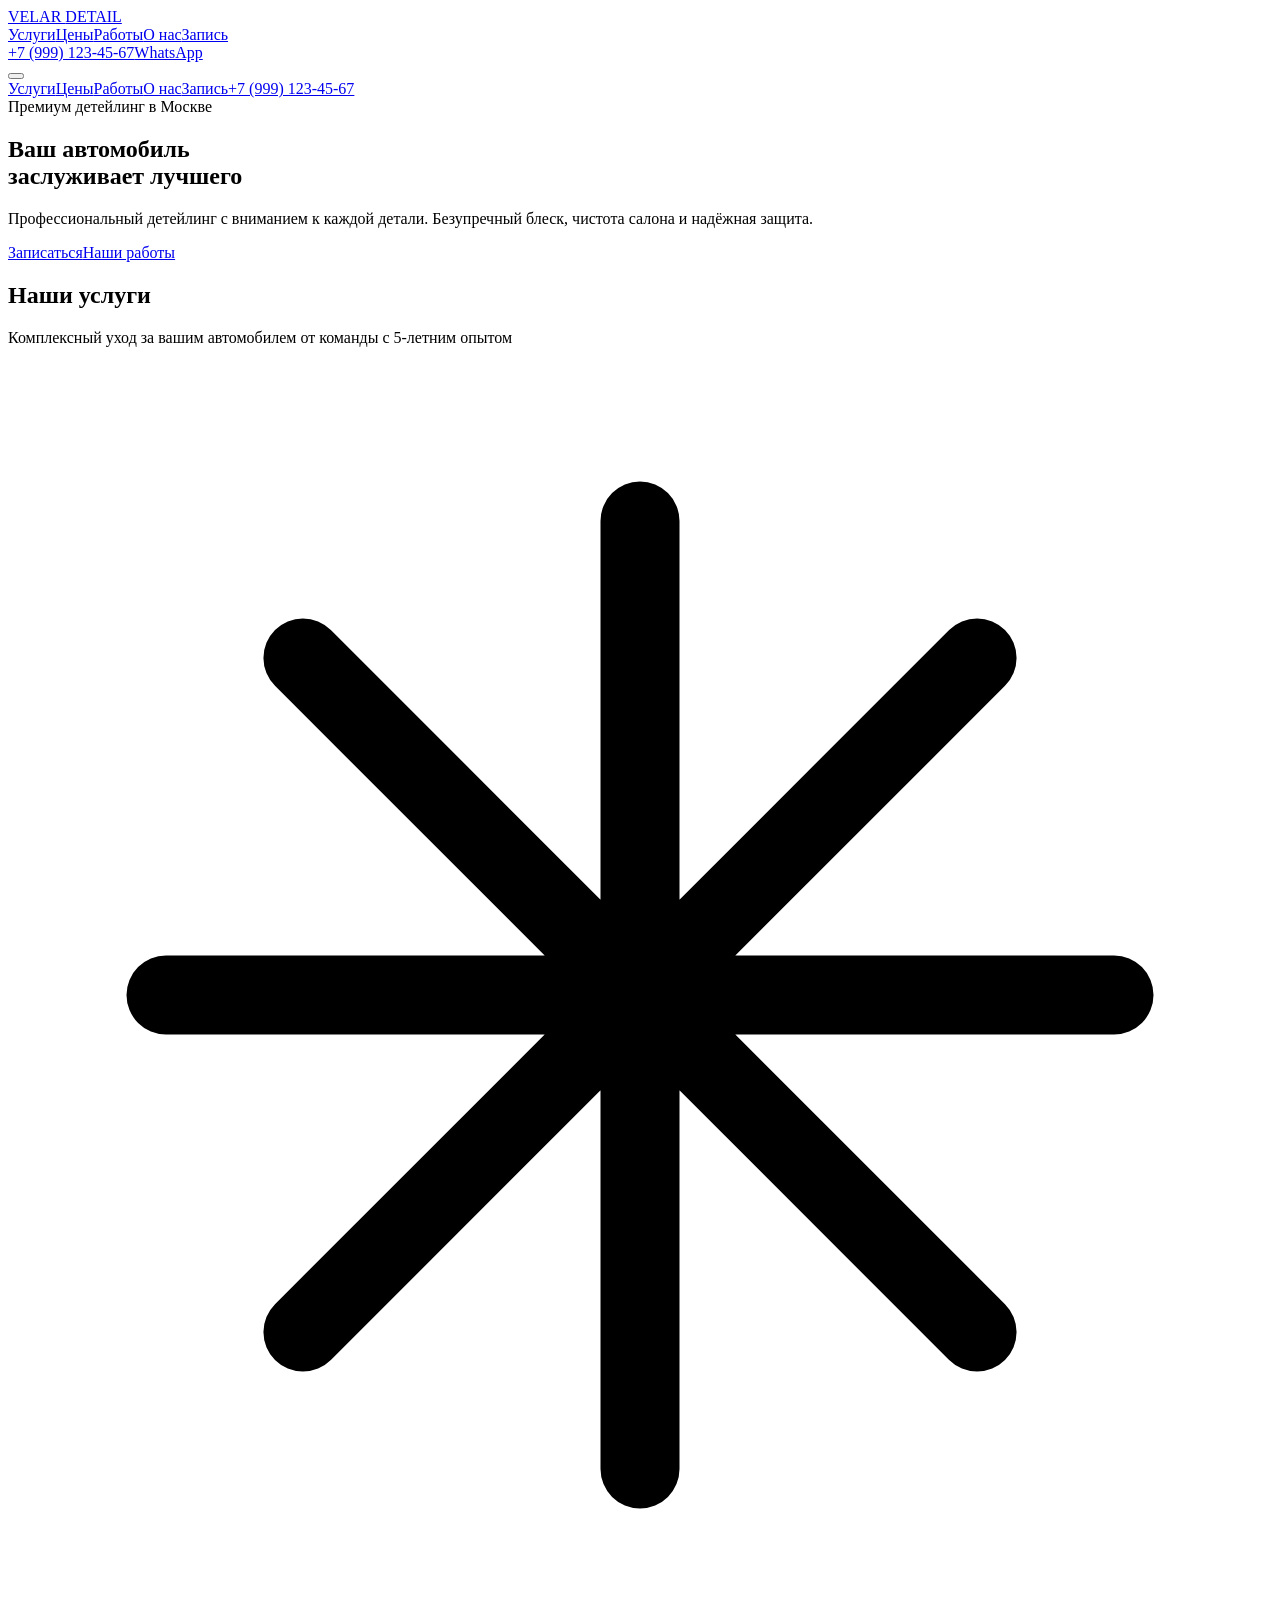
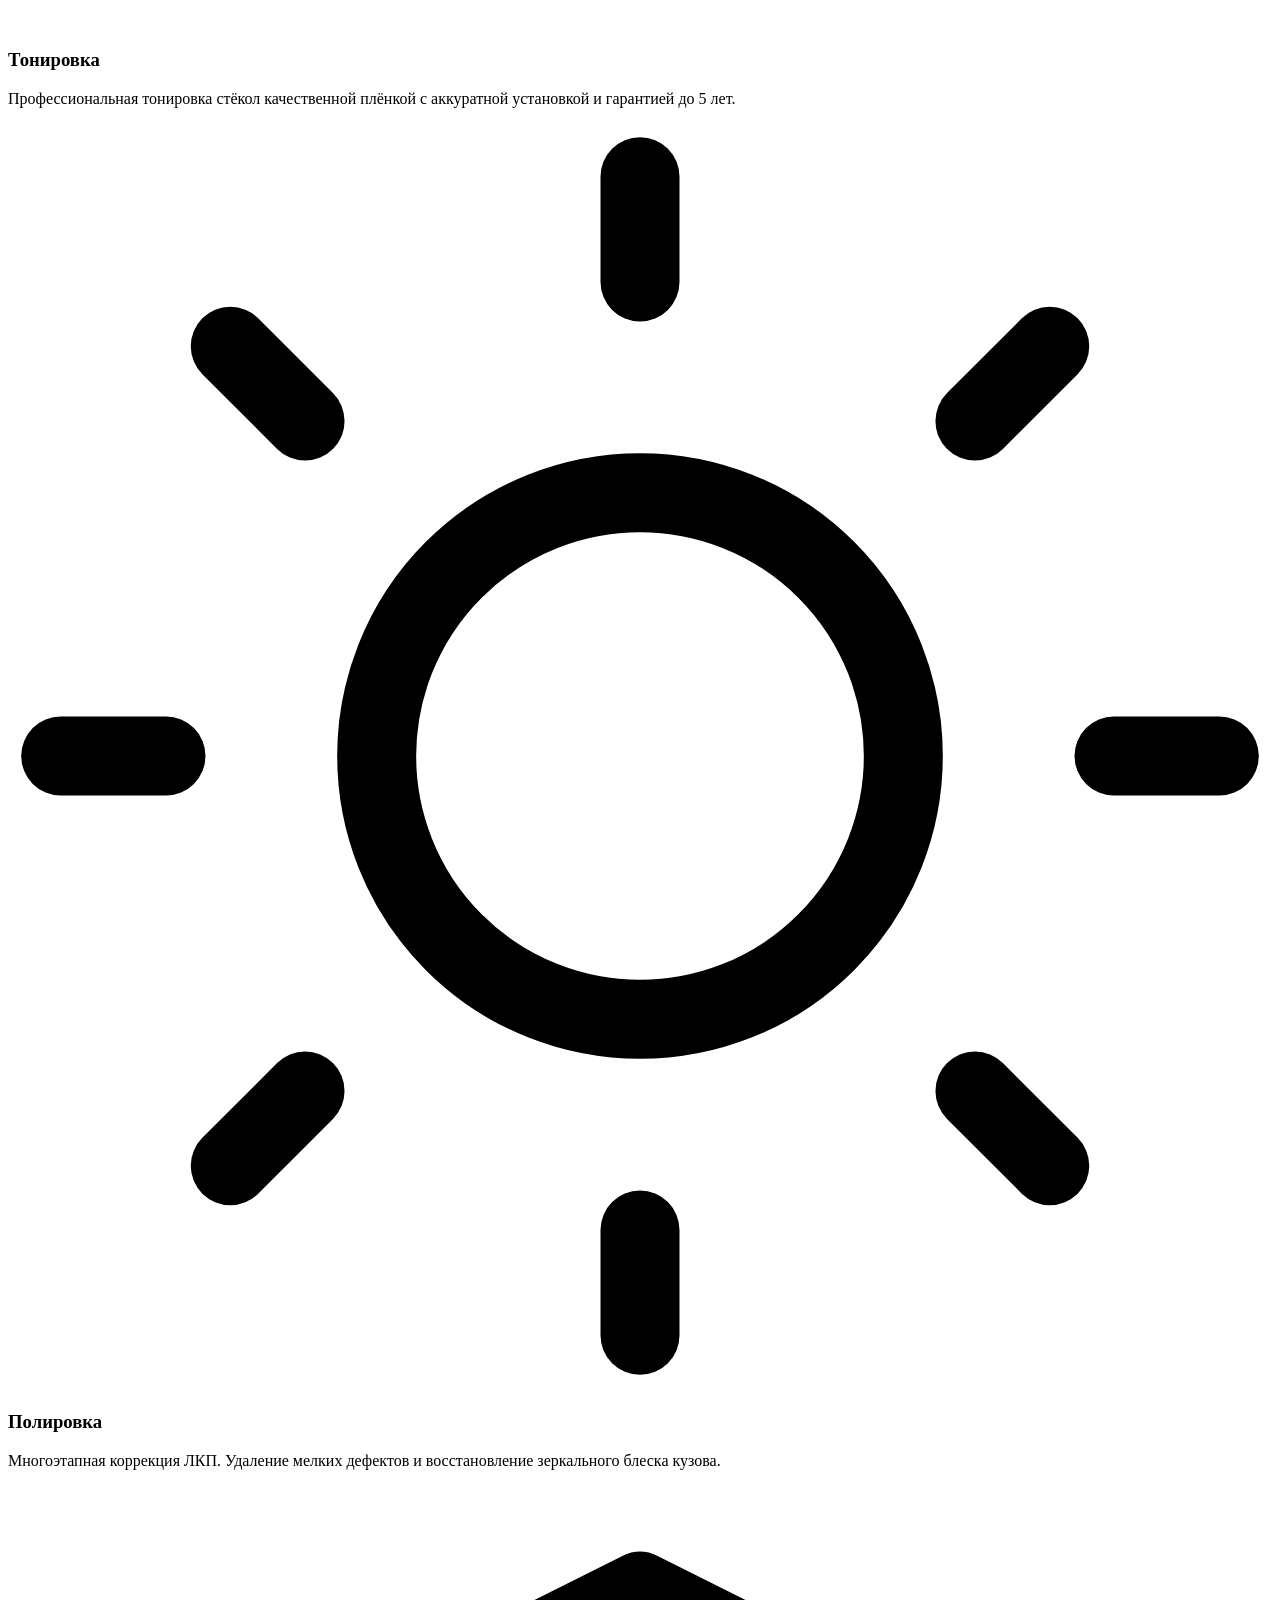
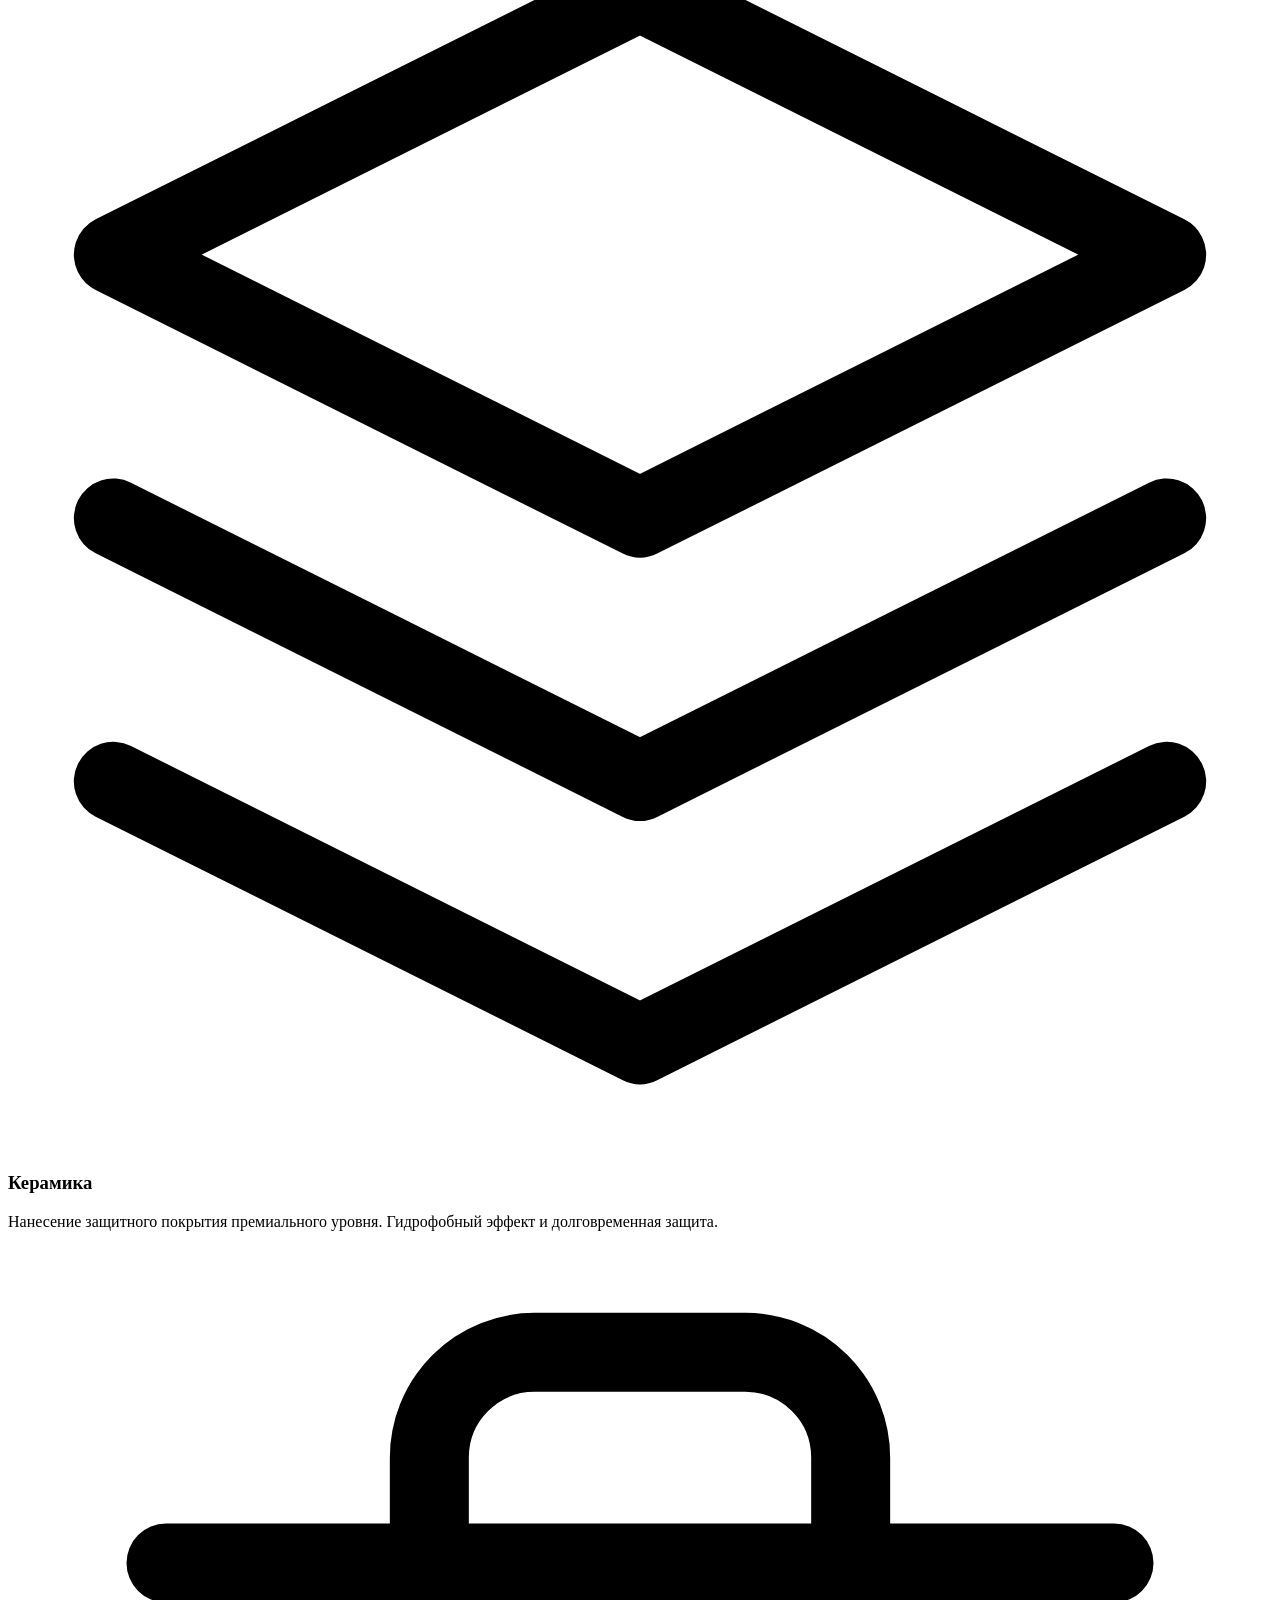
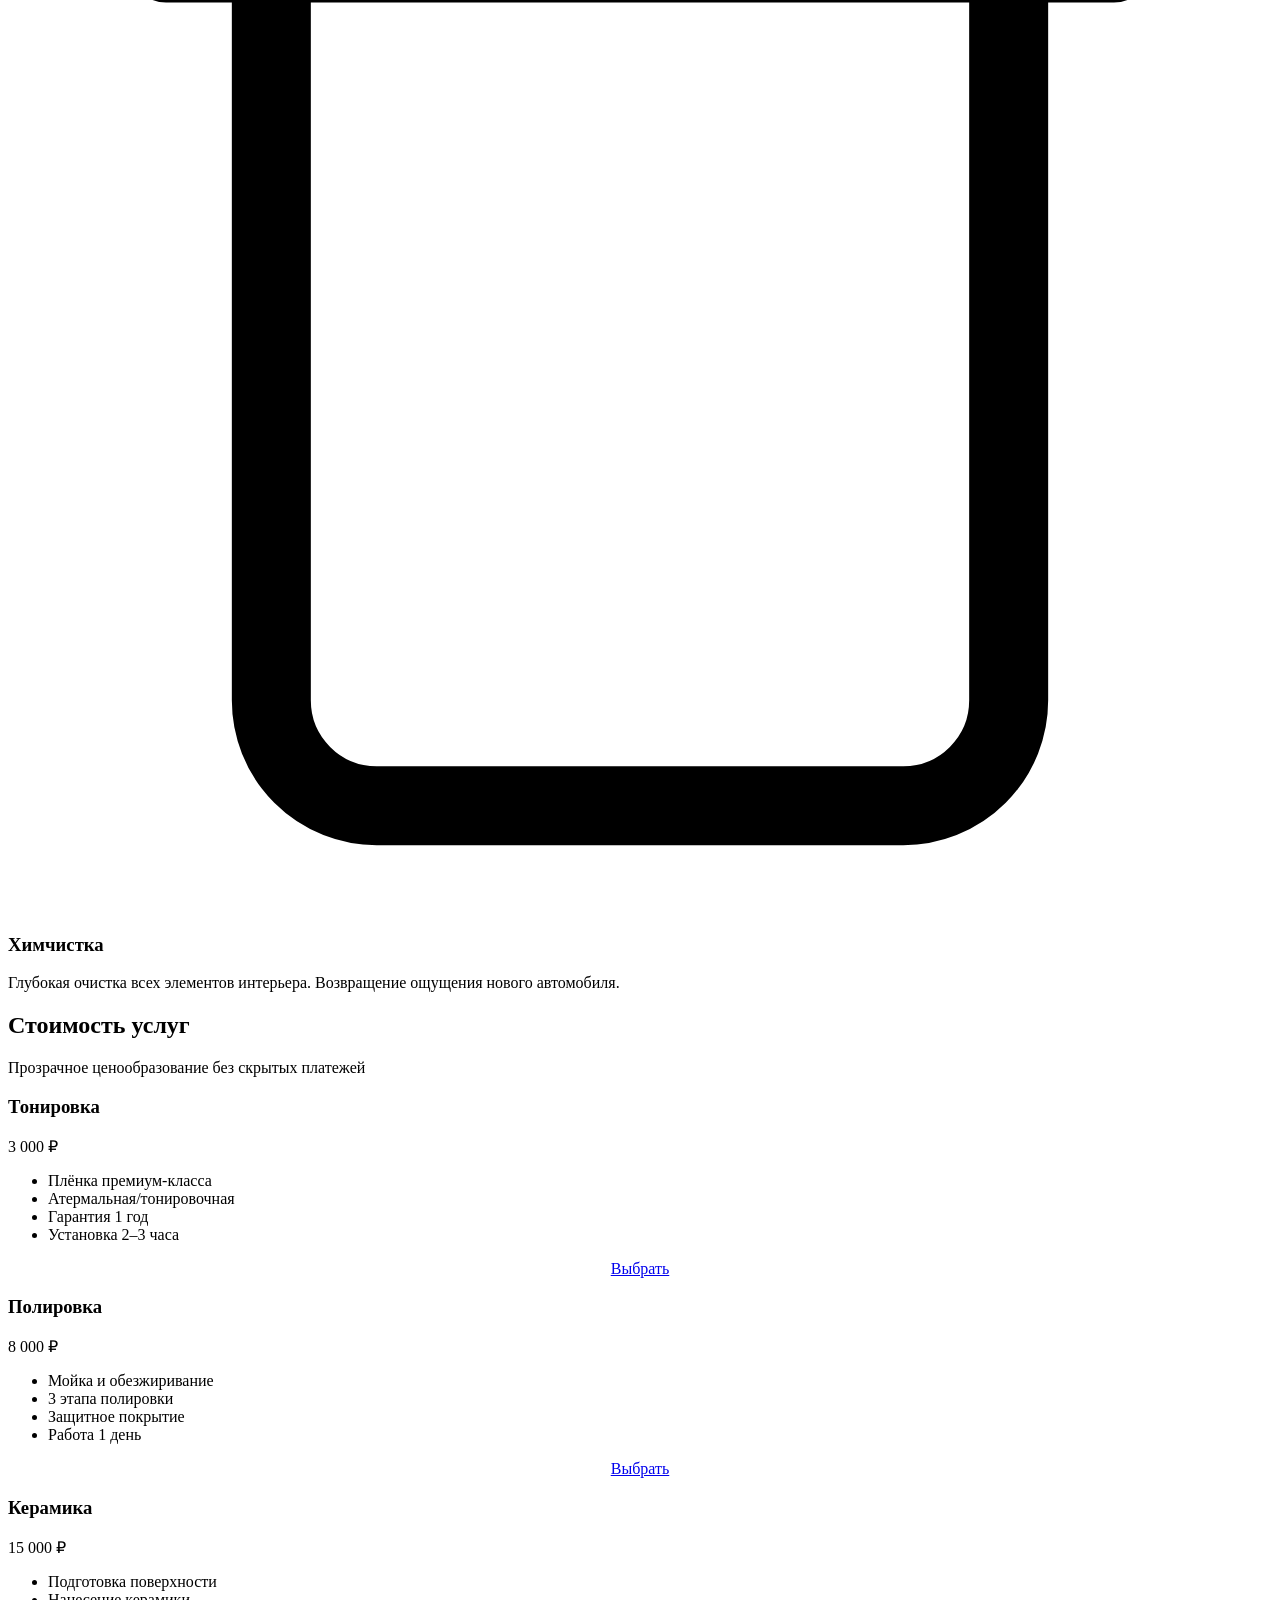
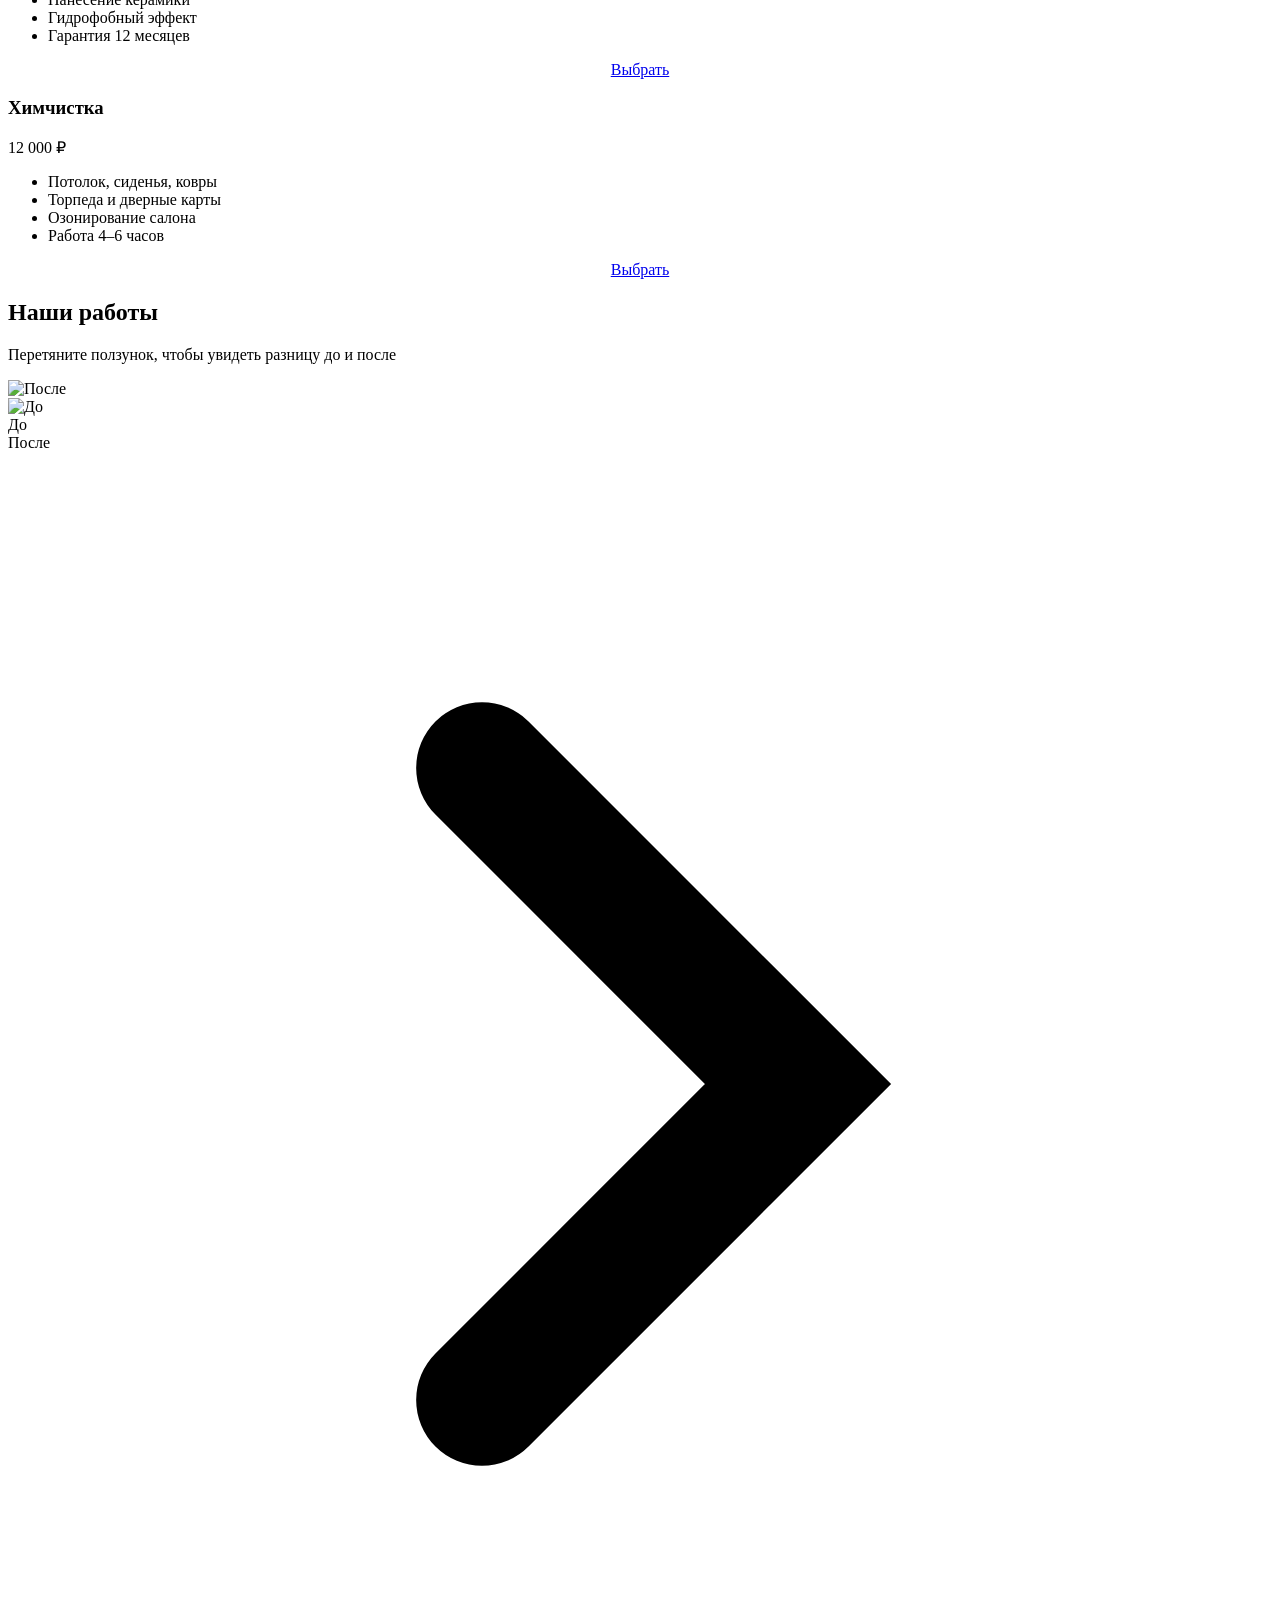
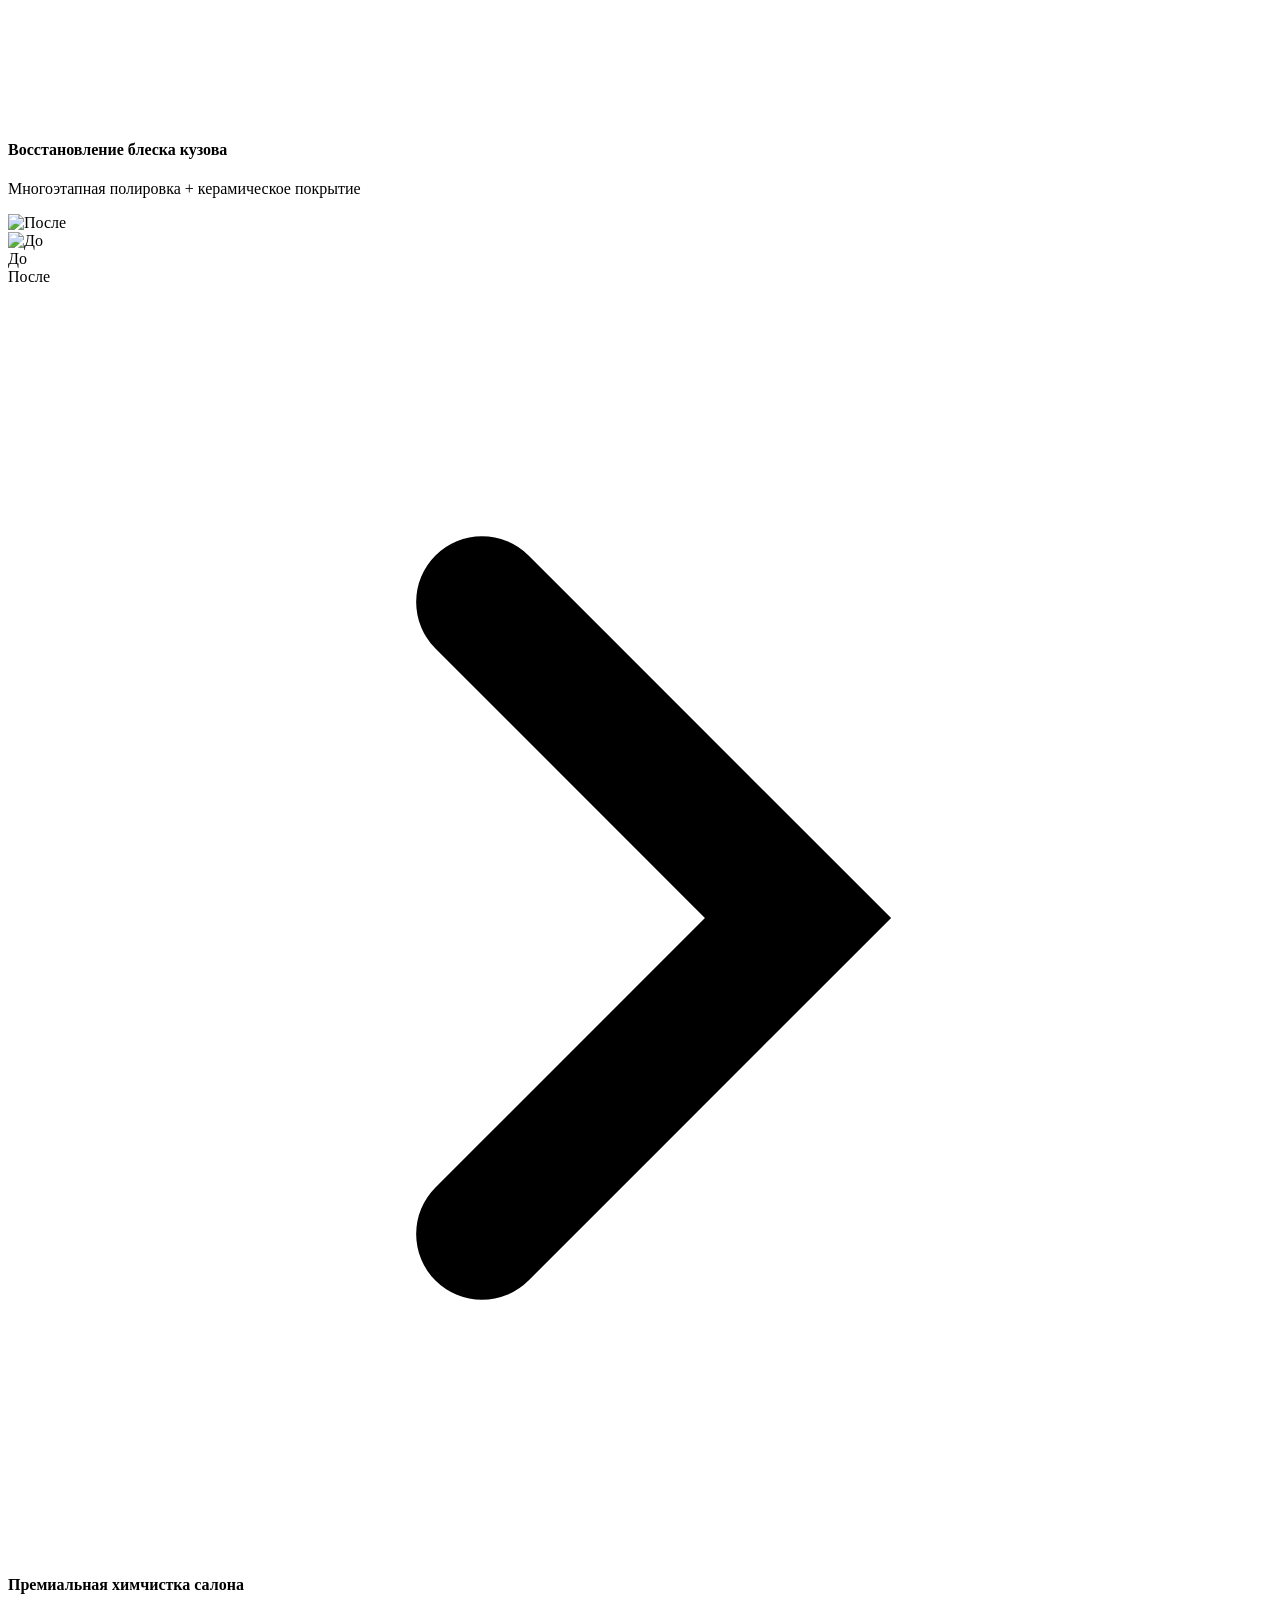
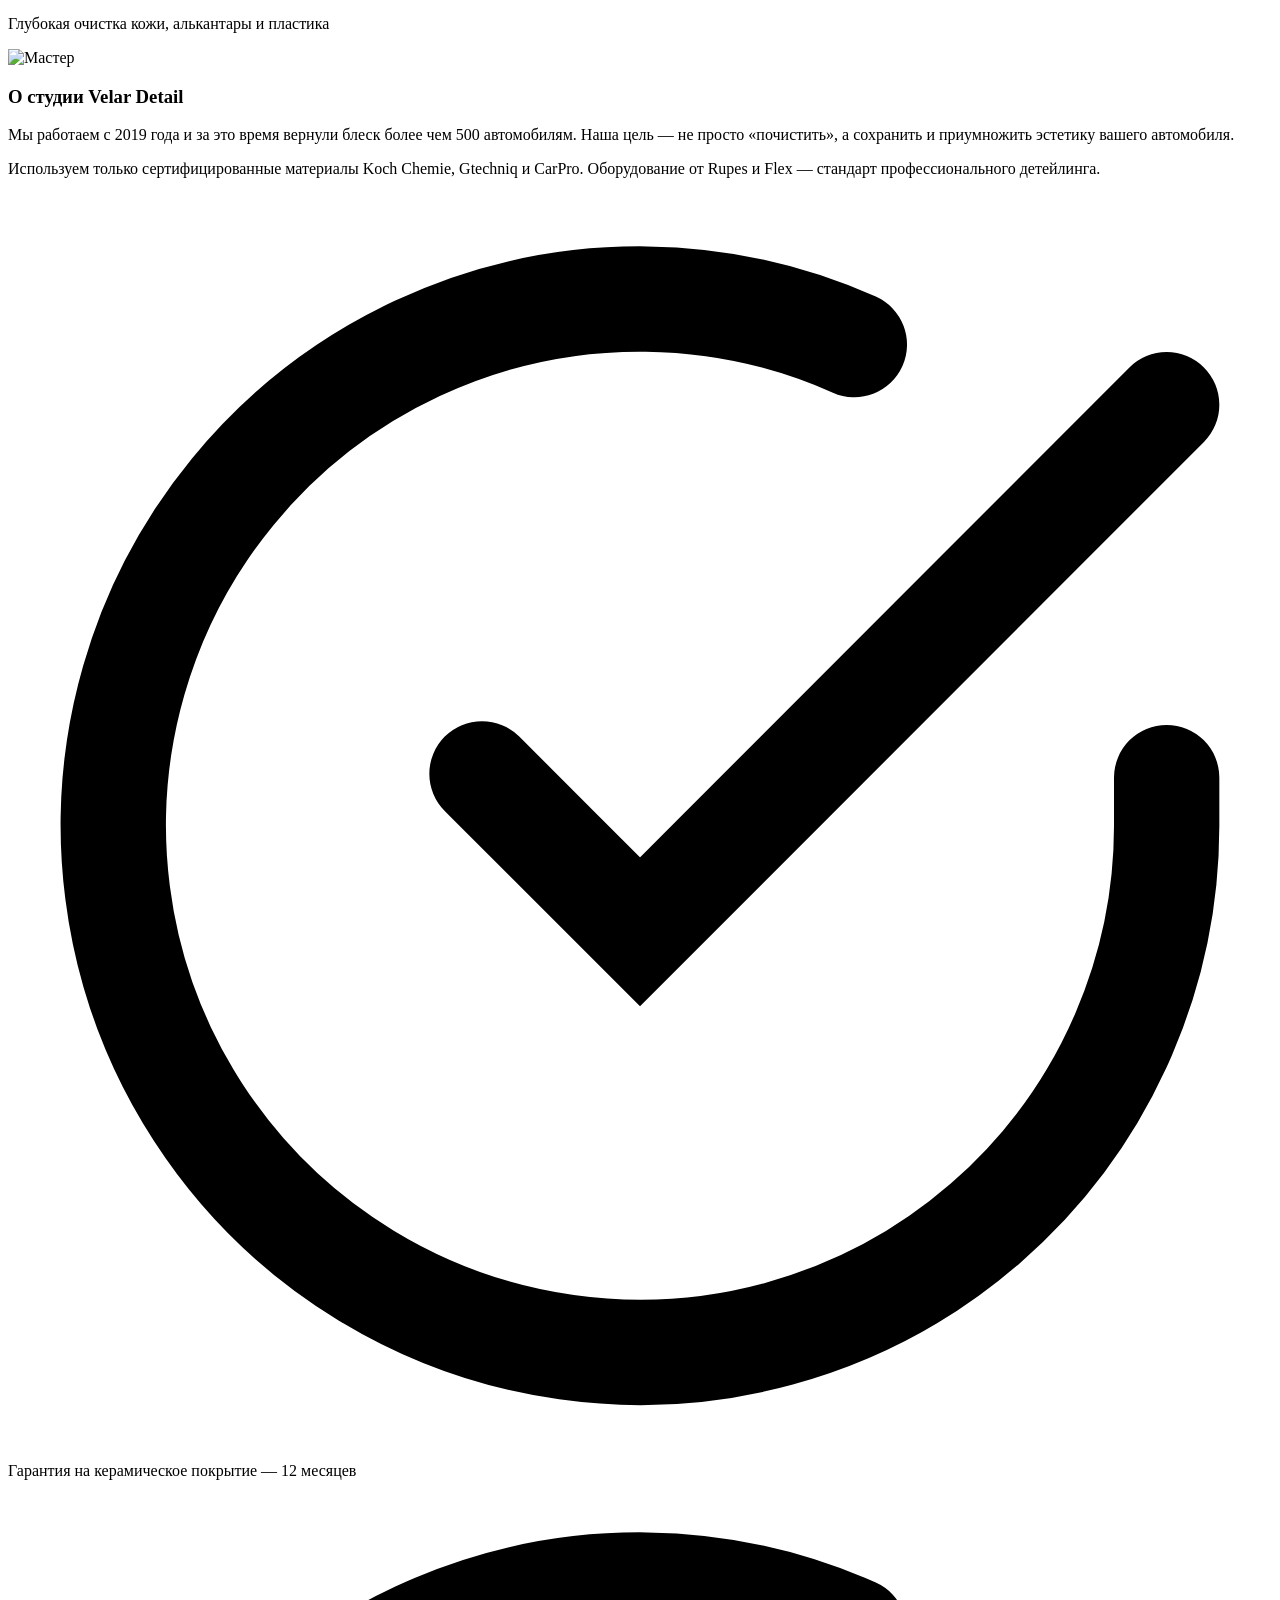
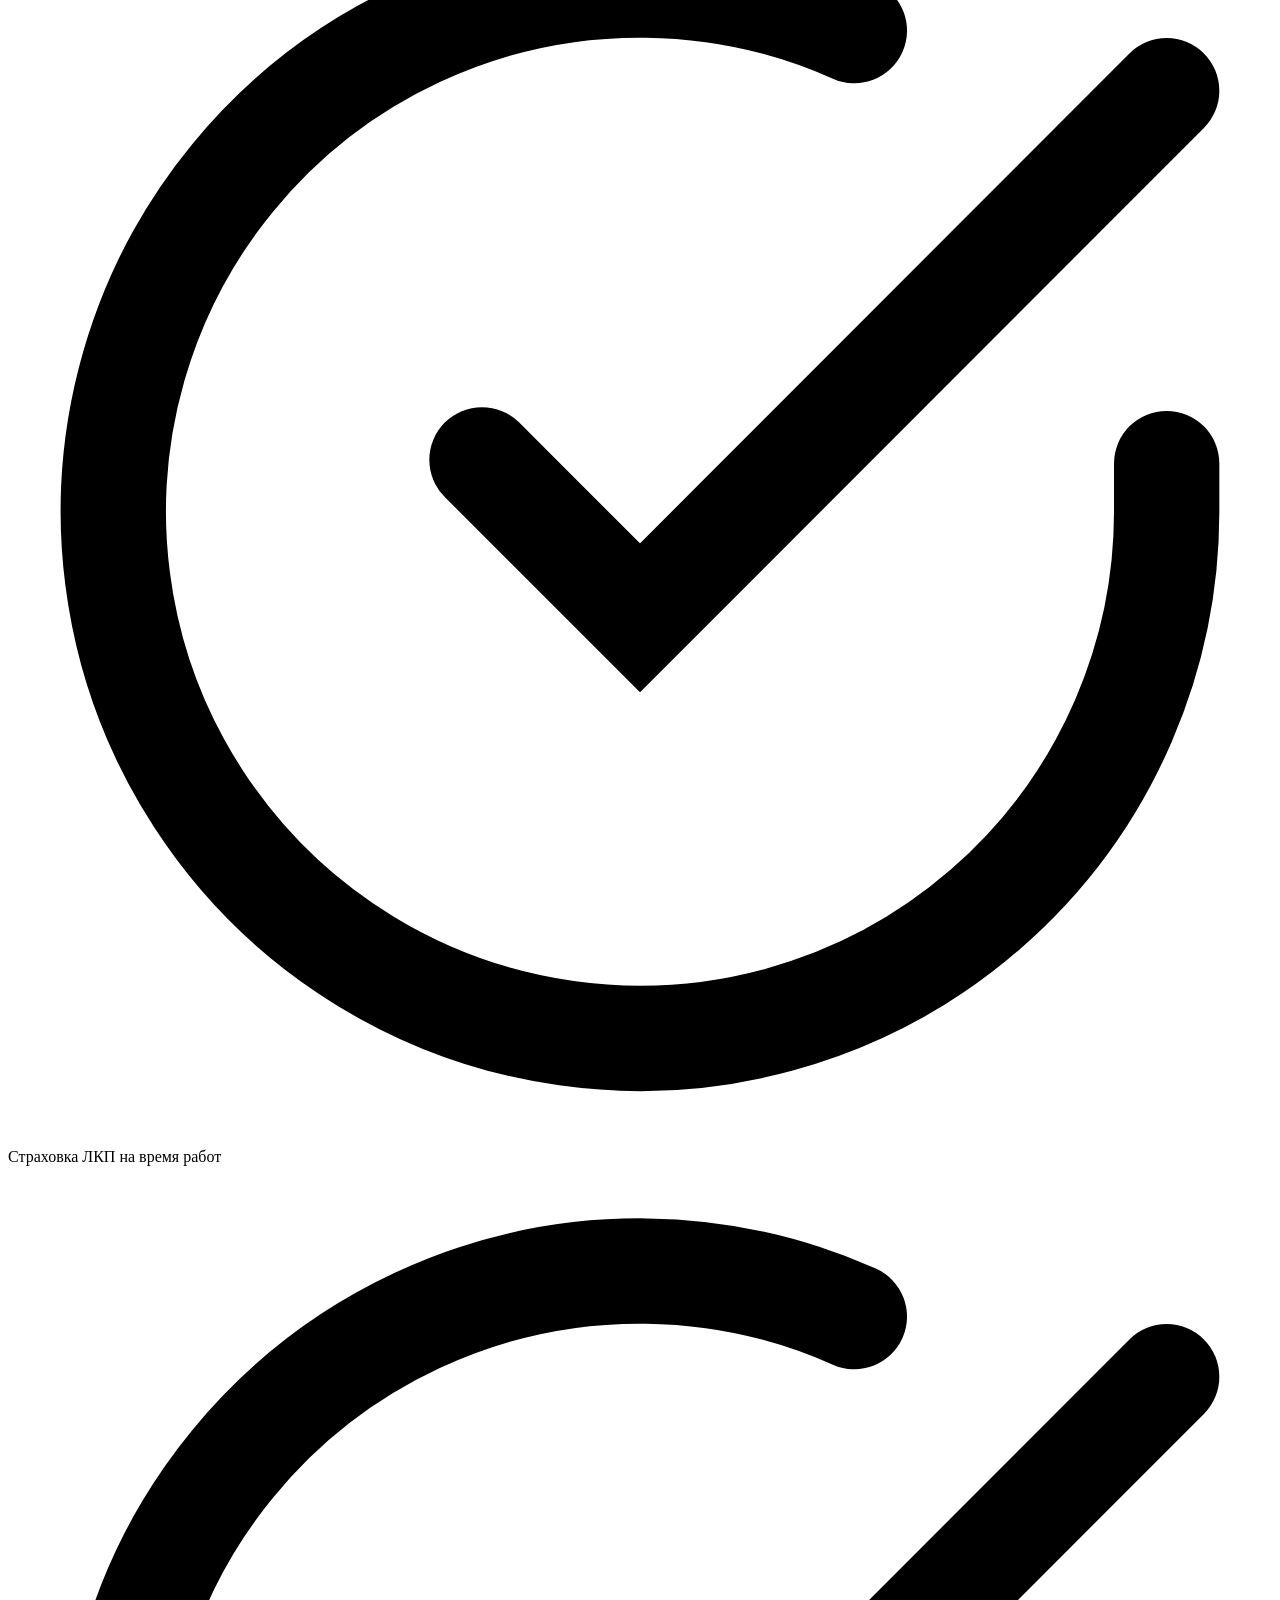
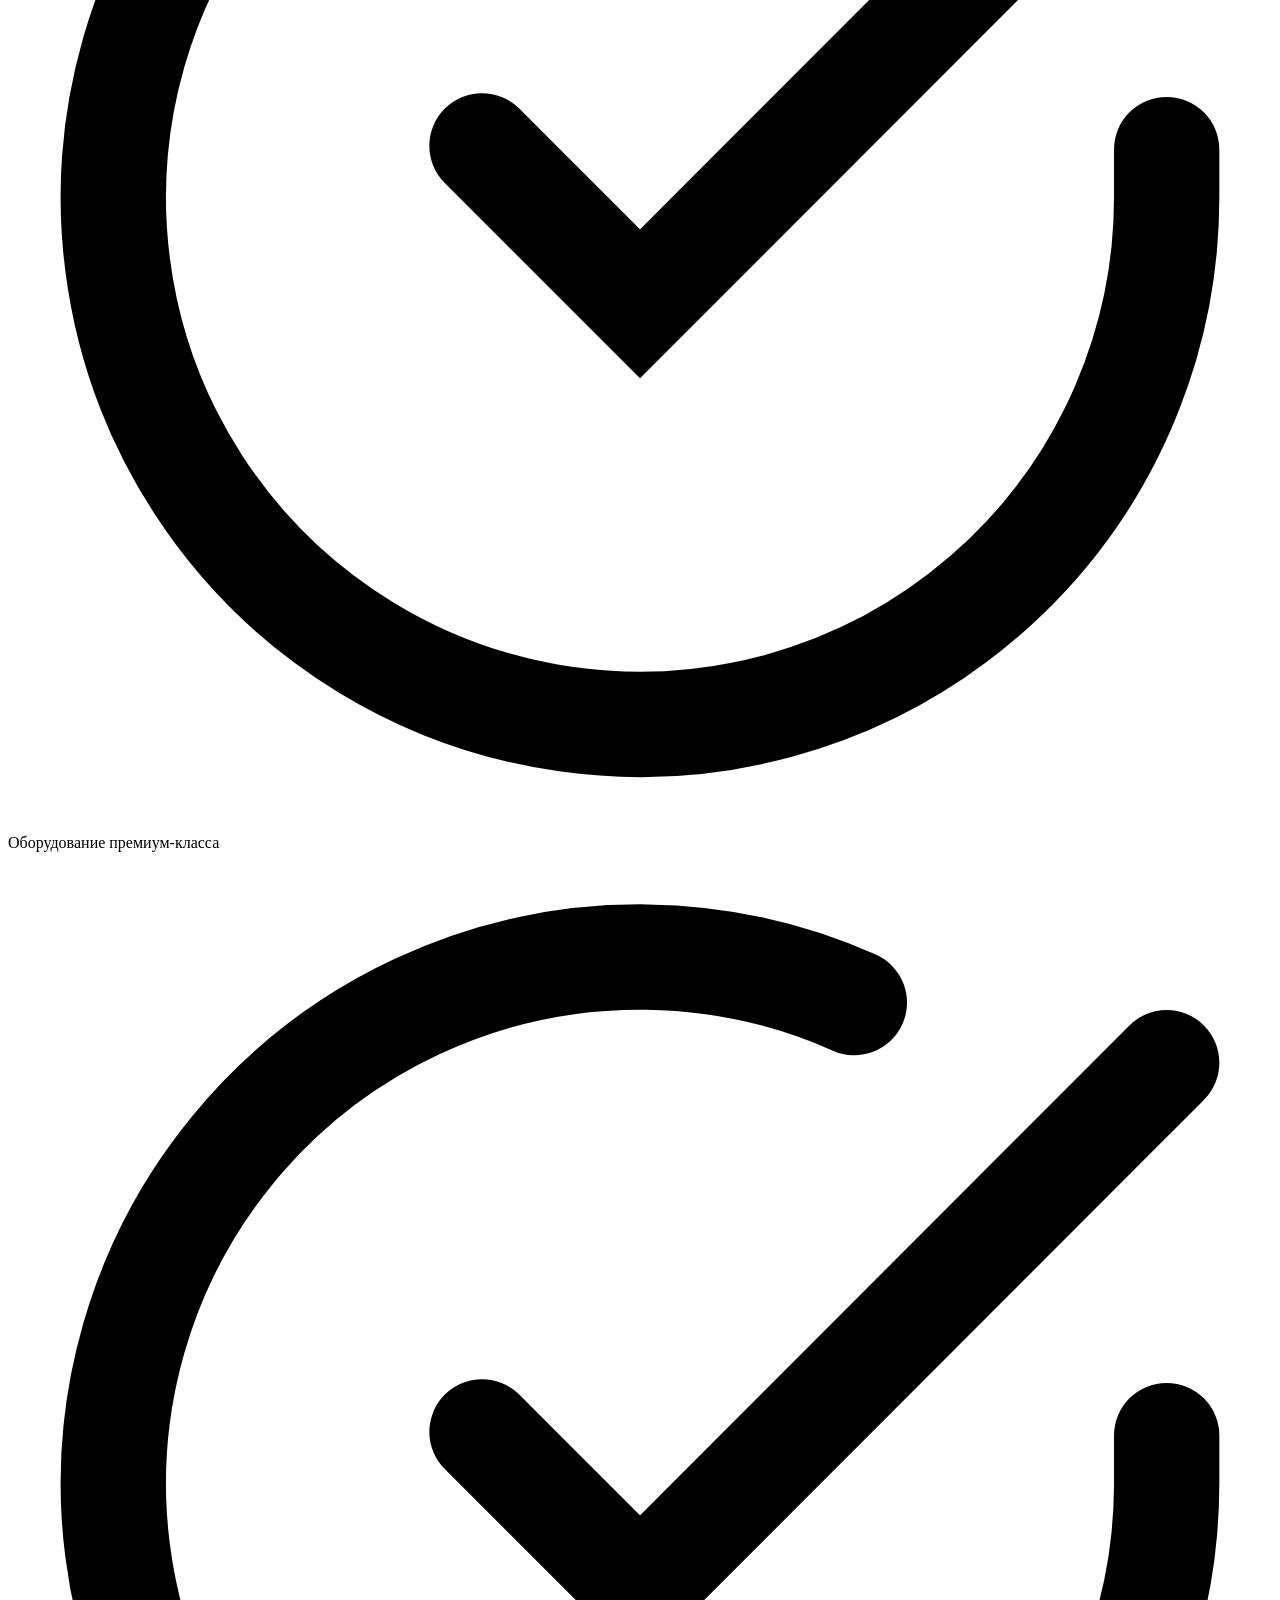
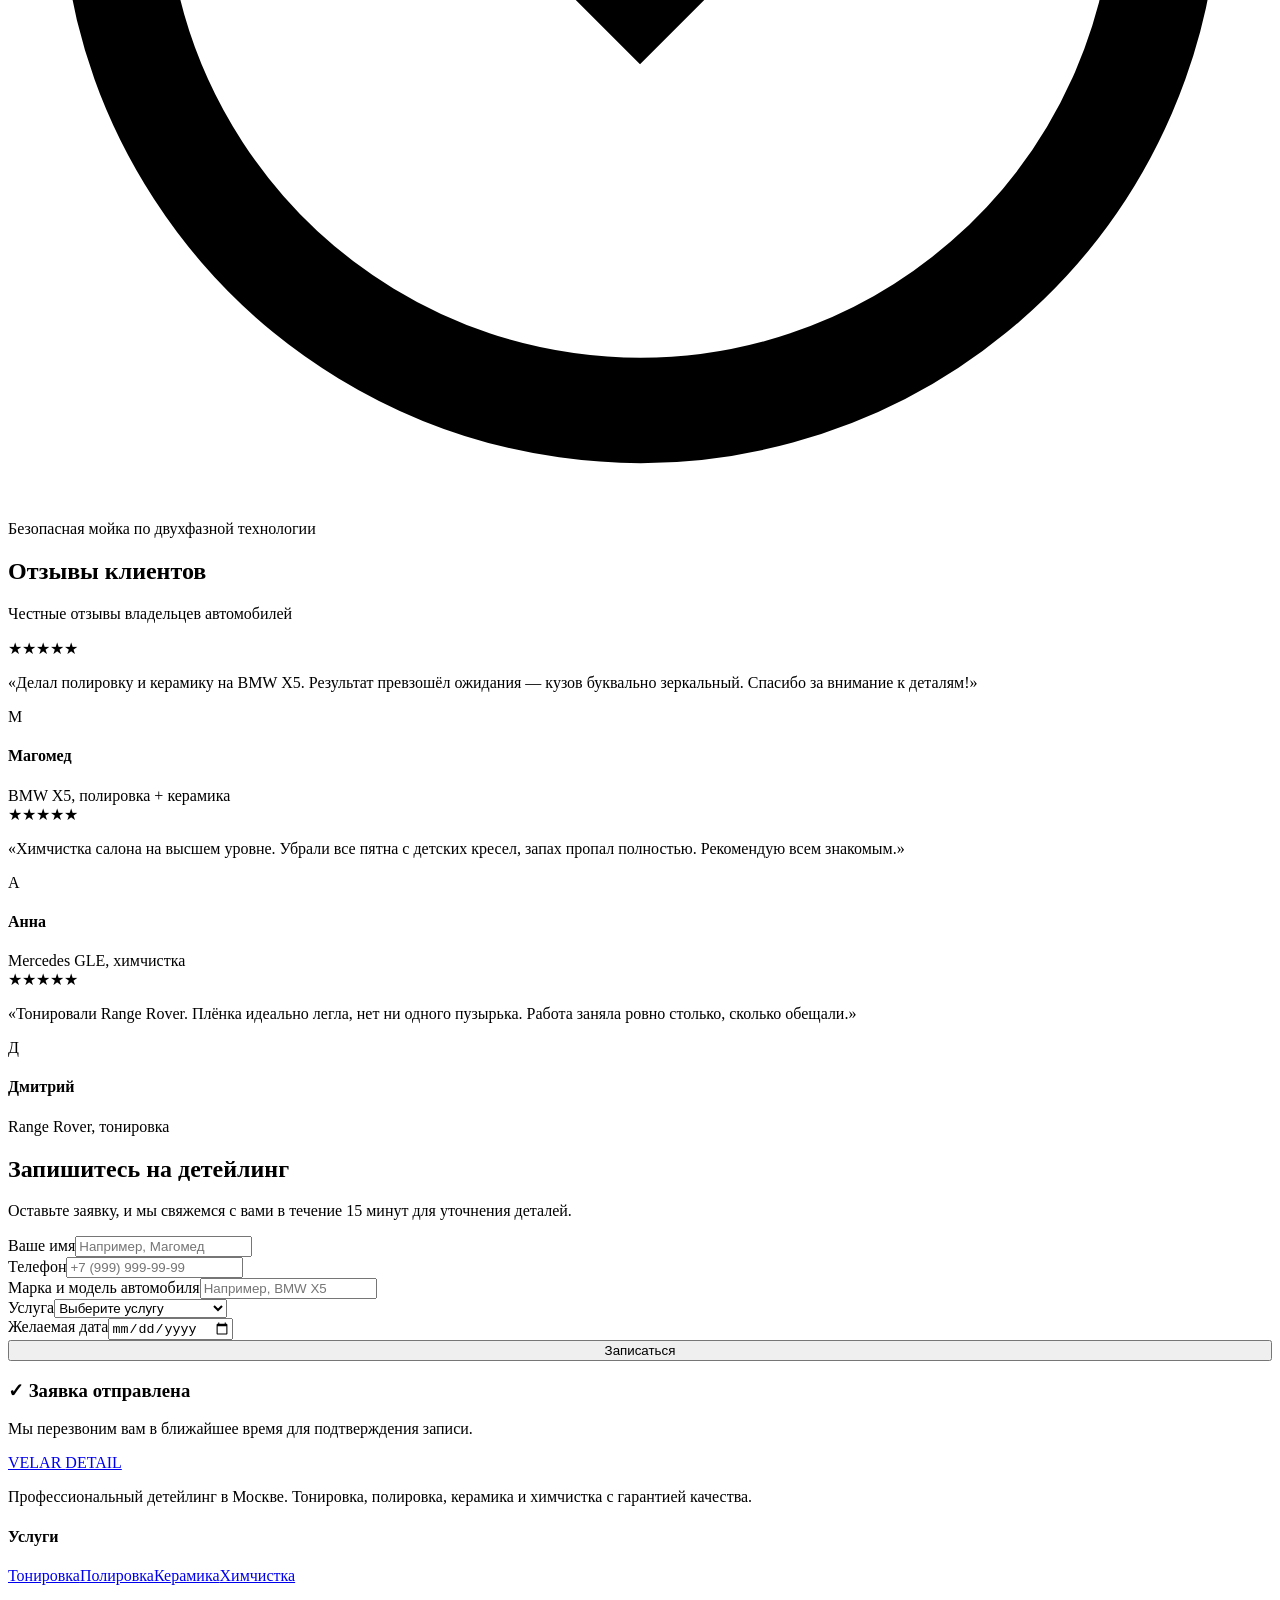
==== index.html @ 5d0bcc59 "Add files via upload" ====
<!DOCTYPE html>
<html lang="ru">

<head>
    <meta charset="UTF-8">
    <meta name="viewport" content="width=device-width, initial-scale=1.0">
    <title>Velar Detail — Профессиональный детейлинг</title>
    <meta name="description"
        content="Профессиональный детейлинг в Москве. Тонировка, полировка, керамика, химчистка. Запишитесь онлайн.">
    <link rel="stylesheet" href="css/style.css">
</head>

<body>
    <header class="header">
        <div class="header-inner"><a href="#" class="logo">VELAR <span>DETAIL</span></a>
            <nav class="nav-desktop"><a href="#services">Услуги</a><a href="#prices">Цены</a><a
                    href="#works">Работы</a><a href="#about">О нас</a><a href="#booking">Запись</a></nav>
            <div class="header-actions"><a href="tel:+79991234567" class="phone-link">+7 (999) 123-45-67</a><a
                    href="https://wa.me/79991234567" target="_blank" class="btn-small">WhatsApp</a></div><button
                class="burger" aria-label="Меню"><span></span><span></span><span></span></button>
        </div>
    </header>
    <div class="mobile-overlay"></div>
    <nav class="mobile-menu"><a href="#services">Услуги</a><a href="#prices">Цены</a><a href="#works">Работы</a><a
            href="#about">О нас</a><a href="#booking">Запись</a><a href="tel:+79991234567">+7 (999) 123-45-67</a></nav>
    <main>
        <section class="hero" id="hero">
            <div class="hero-content">
                <div class="hero-badge">Премиум детейлинг в Москве</div>
                <h1>Ваш автомобиль <br><strong>заслуживает лучшего</strong></h1>
                <p>Профессиональный детейлинг с вниманием к каждой детали. Безупречный блеск, чистота салона и надёжная
                    защита.</p>
                <div class="hero-buttons"><a href="#booking" class="btn-primary">Записаться</a><a href="#works"
                        class="btn-outline">Наши работы</a></div>
            </div>
        </section>
        <section class="section" id="services">
            <div class="section-header reveal">
                <h2>Наши <span>услуги</span></h2>
                <p>Комплексный уход за вашим автомобилем от команды с 5-летним опытом</p>
            </div>
            <div class="services-grid">
                <div class="service-card reveal">
                    <div class="service-icon"><svg viewBox="0 0 24 24" fill="none" stroke="currentColor"
                            stroke-width="1.5" stroke-linecap="round" stroke-linejoin="round">
                            <path d="M12 3v18M3 12h18M5.6 5.6l12.8 12.8M18.4 5.6L5.6 18.4" />
                        </svg></div>
                    <h3>Тонировка</h3>
                    <p>Профессиональная тонировка стёкол качественной плёнкой с аккуратной установкой и гарантией до 5
                        лет.</p>
                </div>
                <div class="service-card reveal">
                    <div class="service-icon"><svg viewBox="0 0 24 24" fill="none" stroke="currentColor"
                            stroke-width="1.5" stroke-linecap="round" stroke-linejoin="round">
                            <circle cx="12" cy="12" r="5" />
                            <path
                                d="M12 1v2M12 21v2M4.22 4.22l1.42 1.42M18.36 18.36l1.42 1.42M1 12h2M21 12h2M4.22 19.78l1.42-1.42M18.36 5.64l1.42-1.42" />
                        </svg></div>
                    <h3>Полировка</h3>
                    <p>Многоэтапная коррекция ЛКП. Удаление мелких дефектов и восстановление зеркального блеска кузова.
                    </p>
                </div>
                <div class="service-card reveal">
                    <div class="service-icon"><svg viewBox="0 0 24 24" fill="none" stroke="currentColor"
                            stroke-width="1.5" stroke-linecap="round" stroke-linejoin="round">
                            <path d="M12 2L2 7l10 5 10-5-10-5z" />
                            <path d="M2 17l10 5 10-5" />
                            <path d="M2 12l10 5 10-5" />
                        </svg></div>
                    <h3>Керамика</h3>
                    <p>Нанесение защитного покрытия премиального уровня. Гидрофобный эффект и долговременная защита.</p>
                </div>
                <div class="service-card reveal">
                    <div class="service-icon"><svg viewBox="0 0 24 24" fill="none" stroke="currentColor"
                            stroke-width="1.5" stroke-linecap="round" stroke-linejoin="round">
                            <path d="M3 6h18M19 6v14a2 2 0 01-2 2H7a2 2 0 01-2-2V6m3 0V4a2 2 0 012-2h4a2 2 0 012 2v2" />
                        </svg></div>
                    <h3>Химчистка</h3>
                    <p>Глубокая очистка всех элементов интерьера. Возвращение ощущения нового автомобиля.</p>
                </div>
            </div>
        </section>
        <section class="section" id="prices">
            <div class="section-header reveal">
                <h2>Стоимость <span>услуг</span></h2>
                <p>Прозрачное ценообразование без скрытых платежей</p>
            </div>
            <div class="prices-grid">
                <div class="price-card reveal">
                    <h3>Тонировка</h3>
                    <div class="price">3 000 <span>₽</span></div>
                    <ul>
                        <li>Плёнка премиум-класса</li>
                        <li>Атермальная/тонировочная</li>
                        <li>Гарантия 1 год</li>
                        <li>Установка 2–3 часа</li>
                    </ul><a href="#booking" class="btn-outline"
                        style="width:100%;display:block;text-align:center;">Выбрать</a>
                </div>
                <div class="price-card reveal">
                    <h3>Полировка</h3>
                    <div class="price">8 000 <span>₽</span></div>
                    <ul>
                        <li>Мойка и обезжиривание</li>
                        <li>3 этапа полировки</li>
                        <li>Защитное покрытие</li>
                        <li>Работа 1 день</li>
                    </ul><a href="#booking" class="btn-outline"
                        style="width:100%;display:block;text-align:center;">Выбрать</a>
                </div>
                <div class="price-card featured reveal">
                    <h3>Керамика</h3>
                    <div class="price">15 000 <span>₽</span></div>
                    <ul>
                        <li>Подготовка поверхности</li>
                        <li>Нанесение керамики</li>
                        <li>Гидрофобный эффект</li>
                        <li>Гарантия 12 месяцев</li>
                    </ul><a href="#booking" class="btn-primary"
                        style="width:100%;display:block;text-align:center;">Выбрать</a>
                </div>
                <div class="price-card reveal">
                    <h3>Химчистка</h3>
                    <div class="price">12 000 <span>₽</span></div>
                    <ul>
                        <li>Потолок, сиденья, ковры</li>
                        <li>Торпеда и дверные карты</li>
                        <li>Озонирование салона</li>
                        <li>Работа 4–6 часов</li>
                    </ul><a href="#booking" class="btn-outline"
                        style="width:100%;display:block;text-align:center;">Выбрать</a>
                </div>
            </div>
        </section>
        <section class="section" id="works">
            <div class="section-header reveal">
                <h2>Наши <span>работы</span></h2>
                <p>Перетяните ползунок, чтобы увидеть разницу до и после</p>
            </div>
            <div class="works-grid">
                <div class="reveal">
                    <div class="comparison"><img
                            src="https://images.unsplash.com/photo-1619405399517-d7fce0f13302?w=800&q=80" alt="После">
                        <div class="comp-before" style="width:50%"><img
                                src="https://images.unsplash.com/photo-1618843479313-40f8afb4b4d8?w=800&q=80" alt="До">
                        </div>
                        <div class="comp-label before">До</div>
                        <div class="comp-label after">После</div>
                        <div class="comp-slider"><svg viewBox="0 0 24 24" fill="none" stroke="currentColor"
                                stroke-width="2.5" stroke-linecap="round">
                                <path d="M9 18l6-6-6-6" />
                            </svg></div>
                    </div>
                    <div class="work-caption">
                        <h4>Восстановление блеска кузова</h4>
                        <p>Многоэтапная полировка + керамическое покрытие</p>
                    </div>
                </div>
                <div class="reveal">
                    <div class="comparison"><img
                            src="https://images.unsplash.com/photo-1507136566006-cfc505b114fc?w=800&q=80" alt="После">
                        <div class="comp-before" style="width:50%"><img
                                src="https://images.unsplash.com/photo-1549317661-bd32c8ce0db2?w=800&q=80" alt="До">
                        </div>
                        <div class="comp-label before">До</div>
                        <div class="comp-label after">После</div>
                        <div class="comp-slider"><svg viewBox="0 0 24 24" fill="none" stroke="currentColor"
                                stroke-width="2.5" stroke-linecap="round">
                                <path d="M9 18l6-6-6-6" />
                            </svg></div>
                    </div>
                    <div class="work-caption">
                        <h4>Премиальная химчистка салона</h4>
                        <p>Глубокая очистка кожи, алькантары и пластика</p>
                    </div>
                </div>
            </div>
        </section>
        <section class="section" id="about">
            <div class="about-content">
                <div class="about-image reveal"><img
                        src="https://images.unsplash.com/photo-1625047509168-a7026f36de04?w=600&q=80" alt="Мастер">
                </div>
                <div class="about-text reveal">
                    <h3>О студии <span>Velar Detail</span></h3>
                    <p>Мы работаем с 2019 года и за это время вернули блеск более чем 500 автомобилям. Наша цель — не
                        просто «почистить», а сохранить и приумножить эстетику вашего автомобиля.</p>
                    <p>Используем только сертифицированные материалы Koch Chemie, Gtechniq и CarPro. Оборудование от
                        Rupes и Flex — стандарт профессионального детейлинга.</p>
                    <div class="guarantees">
                        <div class="guarantee-item"><svg viewBox="0 0 24 24" fill="none" stroke="currentColor"
                                stroke-width="2" stroke-linecap="round">
                                <path d="M22 11.08V12a10 10 0 11-5.93-9.14" />
                                <polyline points="22 4 12 14.01 9 11.01" />
                            </svg>Гарантия на керамическое покрытие — 12 месяцев</div>
                        <div class="guarantee-item"><svg viewBox="0 0 24 24" fill="none" stroke="currentColor"
                                stroke-width="2" stroke-linecap="round">
                                <path d="M22 11.08V12a10 10 0 11-5.93-9.14" />
                                <polyline points="22 4 12 14.01 9 11.01" />
                            </svg>Страховка ЛКП на время работ</div>
                        <div class="guarantee-item"><svg viewBox="0 0 24 24" fill="none" stroke="currentColor"
                                stroke-width="2" stroke-linecap="round">
                                <path d="M22 11.08V12a10 10 0 11-5.93-9.14" />
                                <polyline points="22 4 12 14.01 9 11.01" />
                            </svg>Оборудование премиум-класса</div>
                        <div class="guarantee-item"><svg viewBox="0 0 24 24" fill="none" stroke="currentColor"
                                stroke-width="2" stroke-linecap="round">
                                <path d="M22 11.08V12a10 10 0 11-5.93-9.14" />
                                <polyline points="22 4 12 14.01 9 11.01" />
                            </svg>Безопасная мойка по двухфазной технологии</div>
                    </div>
                </div>
            </div>
        </section>
        <section class="section" id="reviews">
            <div class="section-header reveal">
                <h2>Отзывы <span>клиентов</span></h2>
                <p>Честные отзывы владельцев автомобилей</p>
            </div>
            <div class="reviews-grid">
                <div class="review-card reveal">
                    <div class="review-stars">★★★★★</div>
                    <p class="review-text">«Делал полировку и керамику на BMW X5. Результат превзошёл ожидания — кузов
                        буквально зеркальный. Спасибо за внимание к деталям!»</p>
                    <div class="review-author">
                        <div class="review-avatar">М</div>
                        <div class="review-author-info">
                            <h4>Магомед</h4><span>BMW X5, полировка + керамика</span>
                        </div>
                    </div>
                </div>
                <div class="review-card reveal">
                    <div class="review-stars">★★★★★</div>
                    <p class="review-text">«Химчистка салона на высшем уровне. Убрали все пятна с детских кресел, запах
                        пропал полностью. Рекомендую всем знакомым.»</p>
                    <div class="review-author">
                        <div class="review-avatar">А</div>
                        <div class="review-author-info">
                            <h4>Анна</h4><span>Mercedes GLE, химчистка</span>
                        </div>
                    </div>
                </div>
                <div class="review-card reveal">
                    <div class="review-stars">★★★★★</div>
                    <p class="review-text">«Тонировали Range Rover. Плёнка идеально легла, нет ни одного пузырька.
                        Работа заняла ровно столько, сколько обещали.»</p>
                    <div class="review-author">
                        <div class="review-avatar">Д</div>
                        <div class="review-author-info">
                            <h4>Дмитрий</h4><span>Range Rover, тонировка</span>
                        </div>
                    </div>
                </div>
            </div>
        </section>
        <section class="booking-section" id="booking">
            <div class="booking-container">
                <div class="booking-header reveal">
                    <h2>Запишитесь на <span>детейлинг</span></h2>
                    <p>Оставьте заявку, и мы свяжемся с вами в течение 15 минут для уточнения деталей.</p>
                </div>
                <form class="booking-form reveal" id="bookingForm" novalidate>
                    <div class="form-group"><label for="name">Ваше имя</label><input type="text" id="name" name="name"
                            class="form-control" placeholder="Например, Магомед" autocomplete="name">
                        <div class="error-message" data-error="name"></div>
                    </div>
                    <div class="form-group"><label for="phone">Телефон</label><input type="tel" id="phone" name="phone"
                            class="form-control" placeholder="+7 (999) 999-99-99" autocomplete="tel" maxlength="18">
                        <div class="error-message" data-error="phone"></div>
                    </div>
                    <div class="form-group"><label for="car">Марка и модель автомобиля</label><input type="text"
                            id="car" name="car" class="form-control" placeholder="Например, BMW X5" autocomplete="off">
                        <div class="error-message" data-error="car"></div>
                    </div>
                    <div class="form-group"><label for="service">Услуга</label><select id="service" name="service"
                            class="form-control">
                            <option value="" disabled selected>Выберите услугу</option>
                            <option value="toning">Тонировка стёкол</option>
                            <option value="polish">Полировка кузова</option>
                            <option value="ceramic">Керамическое покрытие</option>
                            <option value="cleaning">Химчистка салона</option>
                            <option value="complex">Комплексный детейлинг</option>
                        </select>
                        <div class="error-message" data-error="service"></div>
                    </div>
                    <div class="form-group"><label for="date">Желаемая дата</label><input type="date" id="date"
                            name="date" class="form-control">
                        <div class="error-message" data-error="date"></div>
                    </div><button type="submit" class="btn-primary" id="submitBtn"
                        style="width:100%">Записаться</button>
                    <div class="success-message" id="successMessage">
                        <h3>✓ Заявка отправлена</h3>
                        <p>Мы перезвоним вам в ближайшее время для подтверждения записи.</p>
                    </div>
                </form>
            </div>
        </section>
    </main>
    <footer class="footer">
        <div class="footer-inner">
            <div class="footer-brand"><a href="#" class="logo">VELAR <span>DETAIL</span></a>
                <p>Профессиональный детейлинг в Москве. Тонировка, полировка, керамика и химчистка с гарантией качества.
                </p>
            </div>
            <div class="footer-col">
                <h4>Услуги</h4><a href="#services">Тонировка</a><a href="#services">Полировка</a><a
                    href="#services">Керамика</a><a href="#services">Химчистка</a>
            </div>
            <div class="footer-col">
                <h4>Контакты</h4>
                <p>г. Москва, ул. Примерная, 1</p>
                <p>Пн–Сб: 10:00–20:00</p><a href="tel:+79991234567">+7 (999) 123-45-67</a>
            </div>
            <div class="footer-col">
                <h4>Соцсети</h4>
                <div class="footer-socials"><a href="https://wa.me/79991234567" target="_blank"
                        aria-label="WhatsApp"><svg viewBox="0 0 24 24" fill="currentColor">
                            <path
                                d="M17.472 14.382c-.297-.149-1.758-.867-2.03-.967-.273-.099-.471-.148-.67.15-.197.297-.767.966-.94 1.164-.173.199-.347.223-.644.075-.297-.15-1.255-.463-2.39-1.475-.883-.788-1.48-1.761-1.653-2.059-.173-.297-.018-.458.13-.606.134-.133.298-.347.446-.52.149-.174.198-.298.298-.497.099-.198.05-.371-.025-.52-.075-.149-.669-1.612-.916-2.207-.242-.579-.487-.5-.669-.51-.173-.008-.371-.01-.57-.01-.198 0-.52.074-.792.372-.272.297-1.04 1.016-1.04 2.479 0 1.462 1.065 2.875 1.213 3.074.149.198 2.096 3.2 5.077 4.487.709.306 1.262.489 1.694.625.712.227 1.36.195 1.871.118.571-.085 1.758-.719 2.006-1.413.248-.694.248-1.289.173-1.413-.074-.124-.272-.198-.57-.347m-5.421 7.403h-.004a9.87 9.87 0 01-5.031-1.378l-.361-.214-3.741.982.998-3.648-.235-.374a9.86 9.86 0 01-1.51-5.26c.001-5.45 4.436-9.884 9.888-9.884 2.64 0 5.122 1.03 6.988 2.898a9.825 9.825 0 012.893 6.994c-.003 5.45-4.437 9.884-9.885 9.884m8.413-18.297A11.815 11.815 0 0012.05 0C5.495 0 .16 5.335.157 11.892c0 2.096.547 4.142 1.588 5.945L.057 24l6.305-1.654a11.882 11.882 0 005.683 1.448h.005c6.554 0 11.89-5.335 11.893-11.893a11.821 11.821 0 00-3.48-8.413z" />
                        </svg></a><a href="https://t.me/username" target="_blank" aria-label="Telegram"><svg
                            viewBox="0 0 24 24" fill="currentColor">
                            <path
                                d="M11.944 0A12 12 0 0 0 0 12a12 12 0 0 0 12 12 12 12 0 0 0 12-12A12 12 0 0 0 12 0a12 12 0 0 0-.056 0zm4.962 7.224c.1-.002.321.023.465.14a.506.506 0 0 1 .171.325c.016.093.036.306.02.472-.18 1.898-.962 6.502-1.36 8.627-.168.9-.499 1.201-.82 1.23-.696.065-1.225-.46-1.9-.902-1.056-.693-1.653-1.124-2.678-1.8-1.185-.78-.417-1.21.258-1.91.177-.184 3.247-2.977 3.307-3.23.007-.032.014-.15-.056-.212s-.174-.041-.249-.024c-.106.024-1.793 1.14-5.061 3.345-.48.33-.913.49-1.302.48-.428-.008-1.252-.241-1.865-.44-.752-.245-1.349-.374-1.297-.789.027-.216.325-.437.893-.663 3.498-1.524 5.83-2.529 6.998-3.014 3.332-1.386 4.025-1.627 4.476-1.635z" />
                        </svg></a><a href="#" target="_blank" aria-label="Instagram"><svg viewBox="0 0 24 24"
                            fill="none" stroke="currentColor" stroke-width="2" stroke-linecap="round"
                            stroke-linejoin="round">
                            <rect x="2" y="2" width="20" height="20" rx="5" ry="5" />
                            <path d="M16 11.37A4 4 0 1112.63 8 4 4 0 0116 11.37z" />
                            <line x1="17.5" y1="6.5" x2="17.51" y2="6.5" />
                        </svg></a></div>
            </div>
        </div>
        <div class="footer-bottom"><span>© 2026 Velar Detail. Все права защищены.</span><span>Политика
                конфиденциальности</span></div>
    </footer>
    <script src="js/app.js"></script>
</body>

</html>
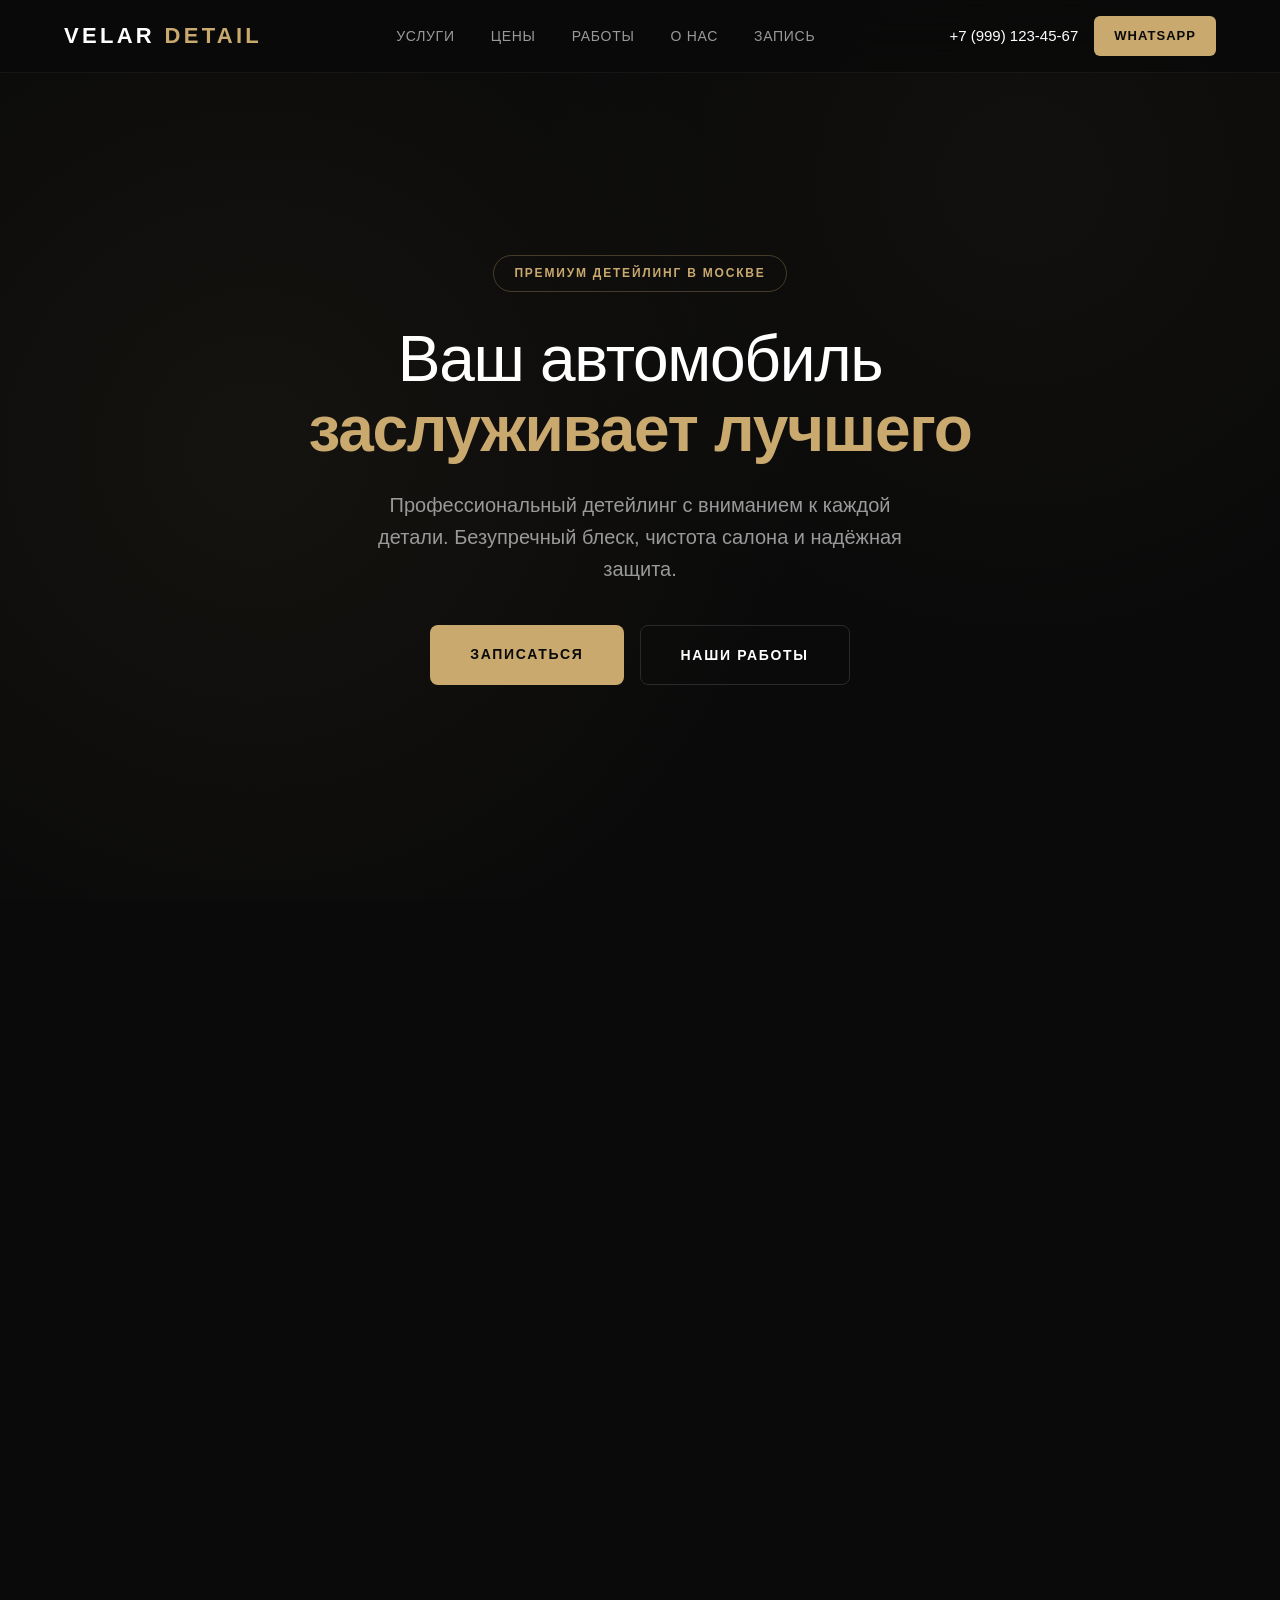
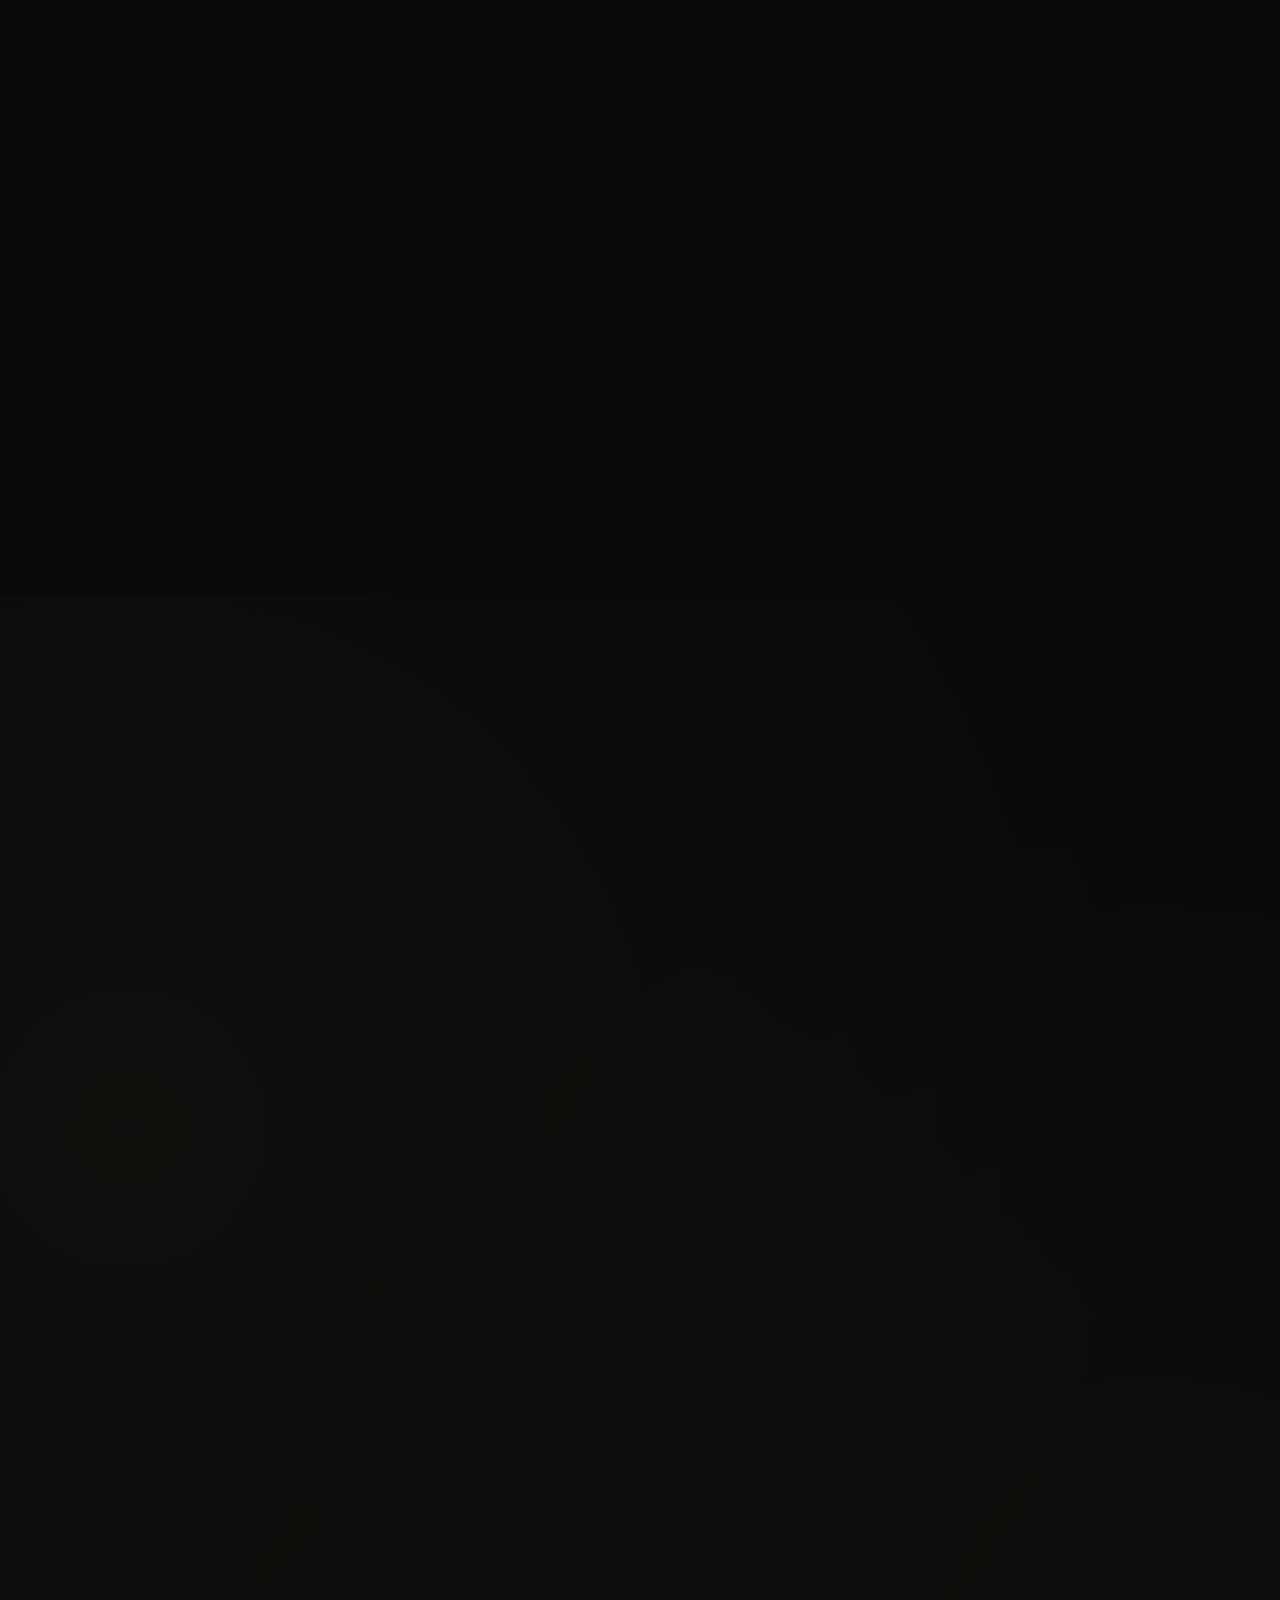
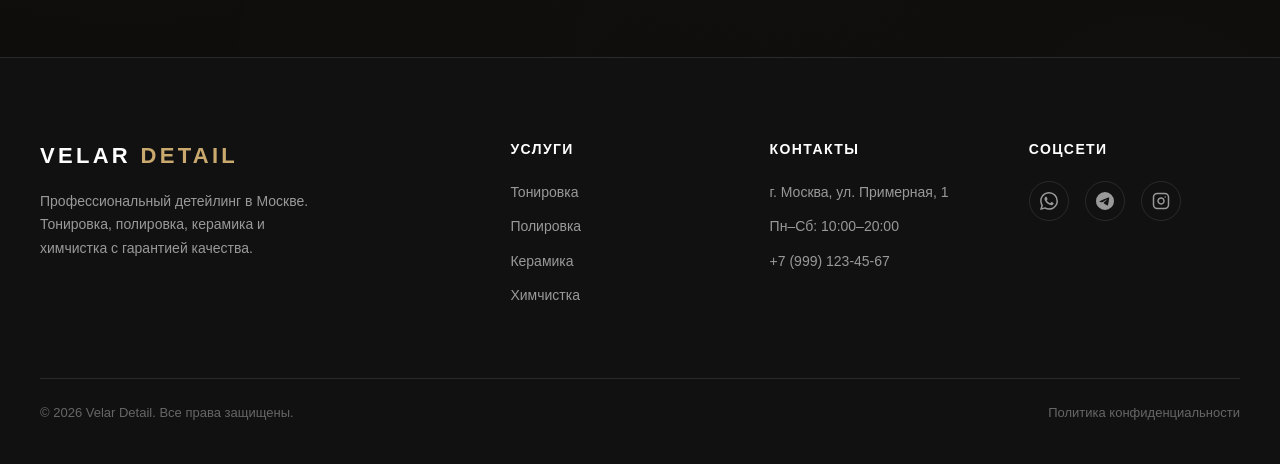
==== commit 81123b32: "Update index.html" ====
--- a/index.html
+++ b/index.html
@@ -7,7 +7,7 @@
     <title>Velar Detail — Профессиональный детейлинг</title>
     <meta name="description"
         content="Профессиональный детейлинг в Москве. Тонировка, полировка, керамика, химчистка. Запишитесь онлайн.">
-    <link rel="stylesheet" href="css/style.css">
+    <link rel="stylesheet" href="style.css">
 </head>
 
 <body>
@@ -336,4 +336,4 @@
     <script src="js/app.js"></script>
 </body>
 
-</html>+</html>
--- a/style.css
+++ b/style.css
@@ -0,0 +1,1113 @@
+:root {
+    --bg: #0a0a0a;
+    --bg-card: #111;
+    --bg-input: #161616;
+    --border: #2a2a2a;
+    --border-hover: #3a3a3a;
+    --text: #fff;
+    --text-secondary: #999;
+    --text-muted: #666;
+    --accent: #c9a96e;
+    --accent-hover: #b8975d;
+    --accent-glow: rgba(201, 169, 110, 0.15);
+    --error: #e74c3c;
+    --error-bg: rgba(231, 76, 60, 0.08);
+    --success: #2ecc71;
+    --success-bg: rgba(46, 204, 113, 0.08);
+    --radius: 12px;
+    --t: 0.35s cubic-bezier(0.4, 0, 0.2, 1)
+}
+
+*, *::before, *::after {
+    margin: 0;
+    padding: 0;
+    box-sizing: border-box
+}
+
+html {
+    scroll-behavior: smooth;
+    scroll-padding-top: 80px
+}
+
+body {
+    font-family: -apple-system, BlinkMacSystemFont, 'Segoe UI', Roboto, 'Helvetica Neue', Arial, sans-serif;
+    background: var(--bg);
+    color: var(--text);
+    line-height: 1.6;
+    -webkit-font-smoothing: antialiased;
+    overflow-x: hidden
+}
+
+a {
+    color: inherit;
+    text-decoration: none
+}
+
+img {
+    max-width: 100%;
+    display: block
+}
+
+@keyframes fadeInUp {
+    from {
+        opacity: 0;
+        transform: translateY(30px)
+    }
+
+    to {
+        opacity: 1;
+        transform: translateY(0)
+    }
+}
+
+@keyframes shake {
+    0%, 100% {
+        transform: translateX(0)
+    }
+
+    20% {
+        transform: translateX(-6px)
+    }
+
+    40% {
+        transform: translateX(6px)
+    }
+
+    60% {
+        transform: translateX(-4px)
+    }
+
+    80% {
+        transform: translateX(4px)
+    }
+}
+
+.reveal {
+    opacity: 0;
+    transform: translateY(24px);
+    transition: opacity .8s var(--t), transform .8s var(--t)
+}
+
+.reveal.active {
+    opacity: 1;
+    transform: translateY(0)
+}
+
+.header {
+    position: fixed;
+    top: 0;
+    left: 0;
+    width: 100%;
+    z-index: 1000;
+    background: rgba(10, 10, 10, 0.85);
+    backdrop-filter: blur(20px);
+    border-bottom: 1px solid rgba(255, 255, 255, 0.05);
+    transition: background var(--t)
+}
+
+.header-inner {
+    max-width: 1200px;
+    margin: 0 auto;
+    padding: 0 24px;
+    display: flex;
+    align-items: center;
+    justify-content: space-between;
+    height: 72px
+}
+
+.logo {
+    font-size: 22px;
+    font-weight: 600;
+    letter-spacing: 0.15em;
+    text-transform: uppercase;
+    color: var(--text)
+}
+
+.logo span {
+    color: var(--accent)
+}
+
+.nav-desktop {
+    display: flex;
+    gap: 36px
+}
+
+.nav-desktop a {
+    font-size: 14px;
+    font-weight: 500;
+    letter-spacing: 0.05em;
+    text-transform: uppercase;
+    color: var(--text-secondary);
+    transition: color var(--t);
+    position: relative
+}
+
+.nav-desktop a::after {
+    content: '';
+    position: absolute;
+    bottom: -6px;
+    left: 0;
+    width: 0;
+    height: 1px;
+    background: var(--accent);
+    transition: width var(--t)
+}
+
+.nav-desktop a:hover {
+    color: var(--text)
+}
+
+.nav-desktop a:hover::after {
+    width: 100%
+}
+
+.header-actions {
+    display: flex;
+    align-items: center;
+    gap: 16px
+}
+
+.phone-link {
+    font-size: 15px;
+    font-weight: 500;
+    color: var(--text);
+    transition: color var(--t)
+}
+
+.phone-link:hover {
+    color: var(--accent)
+}
+
+.btn-small {
+    padding: 10px 20px;
+    font-size: 13px;
+    font-weight: 600;
+    letter-spacing: 0.08em;
+    text-transform: uppercase;
+    color: #0a0a0a;
+    background: var(--accent);
+    border-radius: 6px;
+    transition: all var(--t)
+}
+
+.btn-small:hover {
+    background: var(--accent-hover);
+    transform: translateY(-1px);
+    box-shadow: 0 4px 16px rgba(201, 169, 110, 0.3)
+}
+
+.burger {
+    display: none;
+    flex-direction: column;
+    gap: 5px;
+    cursor: pointer;
+    padding: 8px;
+    background: none;
+    border: none
+}
+
+.burger span {
+    display: block;
+    width: 24px;
+    height: 2px;
+    background: var(--text);
+    transition: all 0.3s ease
+}
+
+.mobile-menu {
+    position: fixed;
+    top: 0;
+    right: -100%;
+    width: 80%;
+    max-width: 320px;
+    height: 100vh;
+    background: var(--bg-card);
+    border-left: 1px solid var(--border);
+    padding: 100px 40px 40px;
+    display: flex;
+    flex-direction: column;
+    gap: 24px;
+    transition: right 0.4s var(--t);
+    z-index: 999
+}
+
+.mobile-menu.open {
+    right: 0
+}
+
+.mobile-menu a {
+    font-size: 18px;
+    font-weight: 500;
+    color: var(--text-secondary);
+    transition: color var(--t)
+}
+
+.mobile-menu a:hover {
+    color: var(--accent)
+}
+
+.mobile-overlay {
+    position: fixed;
+    inset: 0;
+    background: rgba(0, 0, 0, 0.7);
+    opacity: 0;
+    visibility: hidden;
+    transition: all 0.3s ease;
+    z-index: 998
+}
+
+.mobile-overlay.open {
+    opacity: 1;
+    visibility: visible
+}
+
+.hero {
+    min-height: 100vh;
+    display: flex;
+    align-items: center;
+    justify-content: center;
+    position: relative;
+    padding: 120px 24px 80px;
+    overflow: hidden
+}
+
+.hero::before {
+    content: '';
+    position: absolute;
+    inset: 0;
+    background: radial-gradient(circle at 20% 50%, rgba(201, 169, 110, 0.06) 0%, transparent 50%), radial-gradient(circle at 80% 20%, rgba(201, 169, 110, 0.04) 0%, transparent 40%);
+    pointer-events: none
+}
+
+.hero-content {
+    text-align: center;
+    max-width: 800px;
+    position: relative;
+    z-index: 1
+}
+
+.hero-badge {
+    display: inline-block;
+    padding: 8px 20px;
+    font-size: 12px;
+    font-weight: 600;
+    letter-spacing: 0.15em;
+    text-transform: uppercase;
+    color: var(--accent);
+    border: 1px solid rgba(201, 169, 110, 0.3);
+    border-radius: 100px;
+    margin-bottom: 32px;
+    animation: fadeInUp 0.8s ease forwards
+}
+
+.hero h1 {
+    font-size: clamp(36px, 6vw, 64px);
+    font-weight: 300;
+    line-height: 1.1;
+    letter-spacing: -0.02em;
+    margin-bottom: 24px;
+    animation: fadeInUp 0.8s 0.1s ease both
+}
+
+.hero h1 strong {
+    font-weight: 600;
+    color: var(--accent)
+}
+
+.hero p {
+    font-size: clamp(16px, 2vw, 20px);
+    color: var(--text-secondary);
+    max-width: 560px;
+    margin: 0 auto 40px;
+    animation: fadeInUp 0.8s 0.2s ease both
+}
+
+.hero-buttons {
+    display: flex;
+    gap: 16px;
+    justify-content: center;
+    flex-wrap: wrap;
+    animation: fadeInUp 0.8s 0.3s ease both
+}
+
+.btn-primary {
+    padding: 18px 40px;
+    font-size: 14px;
+    font-weight: 600;
+    letter-spacing: 0.12em;
+    text-transform: uppercase;
+    color: #0a0a0a;
+    background: var(--accent);
+    border-radius: 8px;
+    transition: all var(--t);
+    border: none;
+    cursor: pointer;
+    display: inline-block
+}
+
+.btn-primary:hover {
+    background: var(--accent-hover);
+    transform: translateY(-2px);
+    box-shadow: 0 8px 32px rgba(201, 169, 110, 0.3)
+}
+
+.btn-outline {
+    padding: 18px 40px;
+    font-size: 14px;
+    font-weight: 600;
+    letter-spacing: 0.12em;
+    text-transform: uppercase;
+    color: var(--text);
+    background: transparent;
+    border: 1px solid var(--border);
+    border-radius: 8px;
+    transition: all var(--t);
+    display: inline-block
+}
+
+.btn-outline:hover {
+    border-color: var(--accent);
+    color: var(--accent)
+}
+
+.section {
+    padding: 100px 24px;
+    max-width: 1200px;
+    margin: 0 auto
+}
+
+.section-header {
+    text-align: center;
+    margin-bottom: 64px
+}
+
+.section-header h2 {
+    font-size: clamp(28px, 4vw, 40px);
+    font-weight: 300;
+    margin-bottom: 16px
+}
+
+.section-header h2 span {
+    color: var(--accent);
+    font-weight: 500
+}
+
+.section-header p {
+    color: var(--text-secondary);
+    font-size: 17px;
+    max-width: 560px;
+    margin: 0 auto
+}
+
+.services-grid {
+    display: grid;
+    grid-template-columns: repeat(auto-fit, minmax(260px, 1fr));
+    gap: 24px
+}
+
+.service-card {
+    background: var(--bg-card);
+    border: 1px solid var(--border);
+    border-radius: var(--radius);
+    padding: 40px 32px;
+    transition: all var(--t);
+    position: relative;
+    overflow: hidden
+}
+
+.service-card::before {
+    content: '';
+    position: absolute;
+    top: 0;
+    left: 0;
+    width: 100%;
+    height: 3px;
+    background: var(--accent);
+    transform: scaleX(0);
+    transform-origin: left;
+    transition: transform 0.5s var(--t)
+}
+
+.service-card:hover {
+    border-color: var(--border-hover);
+    transform: translateY(-4px);
+    box-shadow: 0 20px 40px rgba(0, 0, 0, 0.4)
+}
+
+.service-card:hover::before {
+    transform: scaleX(1)
+}
+
+.service-icon {
+    width: 56px;
+    height: 56px;
+    margin-bottom: 24px;
+    color: var(--accent)
+}
+
+.service-card h3 {
+    font-size: 20px;
+    font-weight: 600;
+    margin-bottom: 12px
+}
+
+.service-card p {
+    color: var(--text-secondary);
+    font-size: 15px;
+    line-height: 1.7
+}
+
+.prices-grid {
+    display: grid;
+    grid-template-columns: repeat(auto-fit, minmax(280px, 1fr));
+    gap: 24px
+}
+
+.price-card {
+    background: var(--bg-card);
+    border: 1px solid var(--border);
+    border-radius: var(--radius);
+    padding: 40px;
+    text-align: center;
+    transition: all var(--t);
+    position: relative
+}
+
+.price-card.featured {
+    border-color: var(--accent);
+    box-shadow: 0 0 0 1px var(--accent)
+}
+
+.price-card.featured::before {
+    content: 'Популярное';
+    position: absolute;
+    top: -1px;
+    right: 24px;
+    padding: 6px 16px;
+    font-size: 11px;
+    font-weight: 700;
+    letter-spacing: 0.1em;
+    text-transform: uppercase;
+    color: #0a0a0a;
+    background: var(--accent);
+    border-radius: 0 0 6px 6px
+}
+
+.price-card:hover {
+    border-color: var(--border-hover);
+    transform: translateY(-4px)
+}
+
+.price-card h3 {
+    font-size: 20px;
+    font-weight: 600;
+    margin-bottom: 8px
+}
+
+.price-card .price {
+    font-size: 36px;
+    font-weight: 300;
+    color: var(--accent);
+    margin: 20px 0
+}
+
+.price-card .price span {
+    font-size: 16px;
+    color: var(--text-muted)
+}
+
+.price-card ul {
+    list-style: none;
+    padding: 0;
+    margin: 24px 0 32px;
+    text-align: left
+}
+
+.price-card ul li {
+    padding: 10px 0;
+    font-size: 14px;
+    color: var(--text-secondary);
+    border-bottom: 1px solid rgba(255, 255, 255, 0.03);
+    display: flex;
+    align-items: center;
+    gap: 10px
+}
+
+.price-card ul li::before {
+    content: '✓';
+    color: var(--accent);
+    font-weight: 700
+}
+
+.works-grid {
+    display: grid;
+    grid-template-columns: repeat(auto-fit, minmax(320px, 1fr));
+    gap: 32px
+}
+
+.comparison {
+    position: relative;
+    border-radius: var(--radius);
+    overflow: hidden;
+    border: 1px solid var(--border);
+    cursor: col-resize;
+    user-select: none;
+    aspect-ratio: 4/3;
+    background: var(--bg-card)
+}
+
+.comparison img {
+    width: 100%;
+    height: 100%;
+    object-fit: cover;
+    position: absolute;
+    top: 0;
+    left: 0
+}
+
+.comp-before {
+    position: absolute;
+    top: 0;
+    left: 0;
+    width: 50%;
+    height: 100%;
+    overflow: hidden;
+    border-right: 2px solid var(--accent);
+    z-index: 2
+}
+
+.comp-before img {
+    width: auto;
+    height: 100%;
+    max-width: none
+}
+
+.comp-label {
+    position: absolute;
+    top: 16px;
+    padding: 6px 14px;
+    font-size: 12px;
+    font-weight: 600;
+    letter-spacing: 0.1em;
+    text-transform: uppercase;
+    border-radius: 4px;
+    z-index: 3;
+    pointer-events: none
+}
+
+.comp-label.before {
+    left: 16px;
+    background: var(--accent);
+    color: #0a0a0a
+}
+
+.comp-label.after {
+    right: 16px;
+    background: rgba(255, 255, 255, 0.1);
+    color: var(--text);
+    backdrop-filter: blur(10px)
+}
+
+.comp-slider {
+    position: absolute;
+    top: 50%;
+    left: 50%;
+    transform: translate(-50%, -50%);
+    width: 40px;
+    height: 40px;
+    background: var(--accent);
+    border-radius: 50%;
+    display: flex;
+    align-items: center;
+    justify-content: center;
+    z-index: 4;
+    box-shadow: 0 0 0 4px rgba(201, 169, 110, 0.3);
+    cursor: grab
+}
+
+.comp-slider:active {
+    cursor: grabbing
+}
+
+.comp-slider svg {
+    width: 16px;
+    height: 16px;
+    color: #0a0a0a
+}
+
+.work-caption {
+    margin-top: 16px;
+    text-align: center
+}
+
+.work-caption h4 {
+    font-size: 18px;
+    font-weight: 500;
+    margin-bottom: 4px
+}
+
+.work-caption p {
+    font-size: 14px;
+    color: var(--text-secondary)
+}
+
+.about-content {
+    display: grid;
+    grid-template-columns: 1fr 1fr;
+    gap: 64px;
+    align-items: center
+}
+
+.about-image {
+    position: relative;
+    border-radius: var(--radius);
+    overflow: hidden;
+    aspect-ratio: 4/5;
+    background: linear-gradient(135deg, #1a1a1a 0%, #0f0f0f 100%);
+    border: 1px solid var(--border)
+}
+
+.about-image img {
+    width: 100%;
+    height: 100%;
+    object-fit: cover;
+    opacity: 0.9
+}
+
+.about-image::after {
+    content: '';
+    position: absolute;
+    inset: 0;
+    border: 1px solid rgba(201, 169, 110, 0.15);
+    border-radius: var(--radius);
+    pointer-events: none
+}
+
+.about-text h3 {
+    font-size: 32px;
+    font-weight: 300;
+    margin-bottom: 20px
+}
+
+.about-text h3 span {
+    color: var(--accent);
+    font-weight: 500
+}
+
+.about-text p {
+    color: var(--text-secondary);
+    margin-bottom: 16px;
+    font-size: 16px;
+    line-height: 1.8
+}
+
+.guarantees {
+    margin-top: 32px;
+    display: flex;
+    flex-direction: column;
+    gap: 14px
+}
+
+.guarantee-item {
+    display: flex;
+    align-items: center;
+    gap: 12px;
+    font-size: 15px;
+    color: var(--text-secondary)
+}
+
+.guarantee-item svg {
+    width: 20px;
+    height: 20px;
+    color: var(--accent);
+    flex-shrink: 0
+}
+
+.reviews-grid {
+    display: grid;
+    grid-template-columns: repeat(auto-fit, minmax(300px, 1fr));
+    gap: 24px
+}
+
+.review-card {
+    background: var(--bg-card);
+    border: 1px solid var(--border);
+    border-radius: var(--radius);
+    padding: 32px;
+    transition: all var(--t)
+}
+
+.review-card:hover {
+    border-color: var(--border-hover);
+    transform: translateY(-2px)
+}
+
+.review-stars {
+    color: var(--accent);
+    font-size: 18px;
+    margin-bottom: 16px;
+    letter-spacing: 2px
+}
+
+.review-text {
+    font-size: 15px;
+    line-height: 1.8;
+    color: var(--text-secondary);
+    margin-bottom: 24px;
+    font-style: italic
+}
+
+.review-author {
+    display: flex;
+    align-items: center;
+    gap: 14px
+}
+
+.review-avatar {
+    width: 48px;
+    height: 48px;
+    border-radius: 50%;
+    background: linear-gradient(135deg, var(--accent), #8b7347);
+    display: flex;
+    align-items: center;
+    justify-content: center;
+    font-size: 18px;
+    font-weight: 600;
+    color: #0a0a0a
+}
+
+.review-author-info h4 {
+    font-size: 15px;
+    font-weight: 600;
+    margin-bottom: 2px
+}
+
+.review-author-info span {
+    font-size: 13px;
+    color: var(--text-muted)
+}
+
+.booking-section {
+    padding: 100px 24px;
+    position: relative;
+    overflow: hidden
+}
+
+.booking-section::before {
+    content: '';
+    position: absolute;
+    top: -50%;
+    left: -50%;
+    width: 200%;
+    height: 200%;
+    background: radial-gradient(circle at 30% 50%, rgba(201, 169, 110, 0.04) 0%, transparent 50%), radial-gradient(circle at 70% 80%, rgba(201, 169, 110, 0.03) 0%, transparent 40%);
+    pointer-events: none
+}
+
+.booking-container {
+    max-width: 640px;
+    margin: 0 auto;
+    position: relative;
+    z-index: 1
+}
+
+.booking-header {
+    text-align: center;
+    margin-bottom: 48px
+}
+
+.booking-header h2 {
+    font-size: clamp(28px, 4vw, 40px);
+    font-weight: 300;
+    margin-bottom: 12px
+}
+
+.booking-header h2 span {
+    color: var(--accent);
+    font-weight: 500
+}
+
+.booking-header p {
+    color: var(--text-secondary);
+    font-size: 17px
+}
+
+.booking-form {
+    background: var(--bg-card);
+    border: 1px solid var(--border);
+    border-radius: var(--radius);
+    padding: 48px 40px
+}
+
+.form-group {
+    margin-bottom: 24px;
+    position: relative
+}
+
+.form-group label {
+    display: block;
+    font-size: 13px;
+    font-weight: 500;
+    color: var(--text-secondary);
+    text-transform: uppercase;
+    letter-spacing: 0.08em;
+    margin-bottom: 10px;
+    transition: color var(--t)
+}
+
+.form-group:focus-within label {
+    color: var(--accent)
+}
+
+.form-control {
+    width: 100%;
+    padding: 16px 18px;
+    font-size: 15px;
+    font-family: inherit;
+    color: var(--text);
+    background: var(--bg-input);
+    border: 1px solid var(--border);
+    border-radius: 8px;
+    outline: none;
+    transition: all var(--t)
+}
+
+.form-control::placeholder {
+    color: var(--text-muted)
+}
+
+.form-control:hover {
+    border-color: var(--border-hover)
+}
+
+.form-control:focus {
+    border-color: var(--accent);
+    box-shadow: 0 0 0 3px var(--accent-glow);
+    background: #1a1a1a
+}
+
+.form-control.error {
+    border-color: var(--error);
+    box-shadow: 0 0 0 3px rgba(231, 76, 60, 0.1);
+    animation: shake 0.4s ease-in-out
+}
+
+select.form-control {
+    appearance: none;
+    background-image: url("data:image/svg+xml,%3Csvg xmlns='http://www.w3.org/2000/svg' width='12' height='12' viewBox='0 0 12 12'%3E%3Cpath fill='%23666' d='M6 8L1 3h10z'/%3E%3C/svg%3E");
+    background-repeat: no-repeat;
+    background-position: right 18px center;
+    cursor: pointer
+}
+
+select.form-control option {
+    background: var(--bg-input);
+    color: var(--text)
+}
+
+.error-message {
+    display: none;
+    margin-top: 8px;
+    padding: 10px 14px;
+    background: var(--error-bg);
+    border-left: 3px solid var(--error);
+    border-radius: 0 6px 6px 0;
+    font-size: 13px;
+    color: var(--error);
+    opacity: 0;
+    transform: translateY(-4px);
+    transition: all 0.3s ease
+}
+
+.error-message.visible {
+    display: block;
+    opacity: 1;
+    transform: translateY(0)
+}
+
+.success-message {
+    display: none;
+    margin-top: 24px;
+    padding: 20px 24px;
+    background: var(--success-bg);
+    border: 1px solid rgba(46, 204, 113, 0.2);
+    border-radius: var(--radius);
+    text-align: center;
+    opacity: 0;
+    transform: scale(0.95);
+    transition: all 0.5s cubic-bezier(0.34, 1.56, 0.64, 1)
+}
+
+.success-message.visible {
+    display: block;
+    opacity: 1;
+    transform: scale(1)
+}
+
+.success-message h3 {
+    font-size: 18px;
+    font-weight: 500;
+    color: var(--success);
+    margin-bottom: 6px
+}
+
+.success-message p {
+    font-size: 14px;
+    color: rgba(46, 204, 113, 0.8)
+}
+
+.footer {
+    background: var(--bg-card);
+    border-top: 1px solid var(--border);
+    padding: 80px 24px 40px
+}
+
+.footer-inner {
+    max-width: 1200px;
+    margin: 0 auto;
+    display: grid;
+    grid-template-columns: 2fr 1fr 1fr 1fr;
+    gap: 48px
+}
+
+.footer-brand .logo {
+    margin-bottom: 16px;
+    display: inline-block
+}
+
+.footer-brand p {
+    color: var(--text-secondary);
+    font-size: 14px;
+    line-height: 1.7;
+    max-width: 280px
+}
+
+.footer-col h4 {
+    font-size: 14px;
+    font-weight: 600;
+    letter-spacing: 0.1em;
+    text-transform: uppercase;
+    margin-bottom: 20px;
+    color: var(--text)
+}
+
+.footer-col a, .footer-col p {
+    display: block;
+    color: var(--text-secondary);
+    font-size: 14px;
+    margin-bottom: 12px;
+    transition: color var(--t)
+}
+
+.footer-col a:hover {
+    color: var(--accent)
+}
+
+.footer-bottom {
+    max-width: 1200px;
+    margin: 60px auto 0;
+    padding-top: 24px;
+    border-top: 1px solid var(--border);
+    display: flex;
+    justify-content: space-between;
+    align-items: center;
+    font-size: 13px;
+    color: var(--text-muted)
+}
+
+.footer-socials {
+    display: flex;
+    gap: 16px
+}
+
+.footer-socials a {
+    width: 40px;
+    height: 40px;
+    border: 1px solid var(--border);
+    border-radius: 50%;
+    display: flex;
+    align-items: center;
+    justify-content: center;
+    transition: all var(--t)
+}
+
+.footer-socials a:hover {
+    border-color: var(--accent);
+    background: var(--accent);
+    color: #0a0a0a
+}
+
+.footer-socials a svg {
+    width: 18px;
+    height: 18px
+}
+
+@media(max-width:1024px) {
+    .about-content {
+        grid-template-columns: 1fr;
+        gap: 40px
+    }
+
+    .about-image {
+        aspect-ratio: 16/9;
+        max-height: 400px
+    }
+
+    .footer-inner {
+        grid-template-columns: 1fr 1fr
+    }
+}
+
+@media(max-width:768px) {
+    .nav-desktop, .header-actions .phone-link {
+        display: none
+    }
+
+    .burger {
+        display: flex
+    }
+
+    .section {
+        padding: 60px 20px
+    }
+
+    .hero {
+        padding: 100px 20px 60px
+    }
+
+    .hero-buttons {
+        flex-direction: column;
+        align-items: center
+    }
+
+    .btn-primary, .btn-outline {
+        width: 100%;
+        max-width: 320px;
+        text-align: center
+    }
+
+    .booking-form {
+        padding: 32px 24px
+    }
+
+    .footer-inner {
+        grid-template-columns: 1fr;
+        gap: 32px
+    }
+
+    .footer-bottom {
+        flex-direction: column;
+        gap: 16px;
+        text-align: center
+    }
+}
+
+@media(max-width:380px) {
+    .booking-form {
+        padding: 24px 16px
+    }
+
+    .price-card, .service-card, .review-card {
+        padding: 24px
+    }
+}
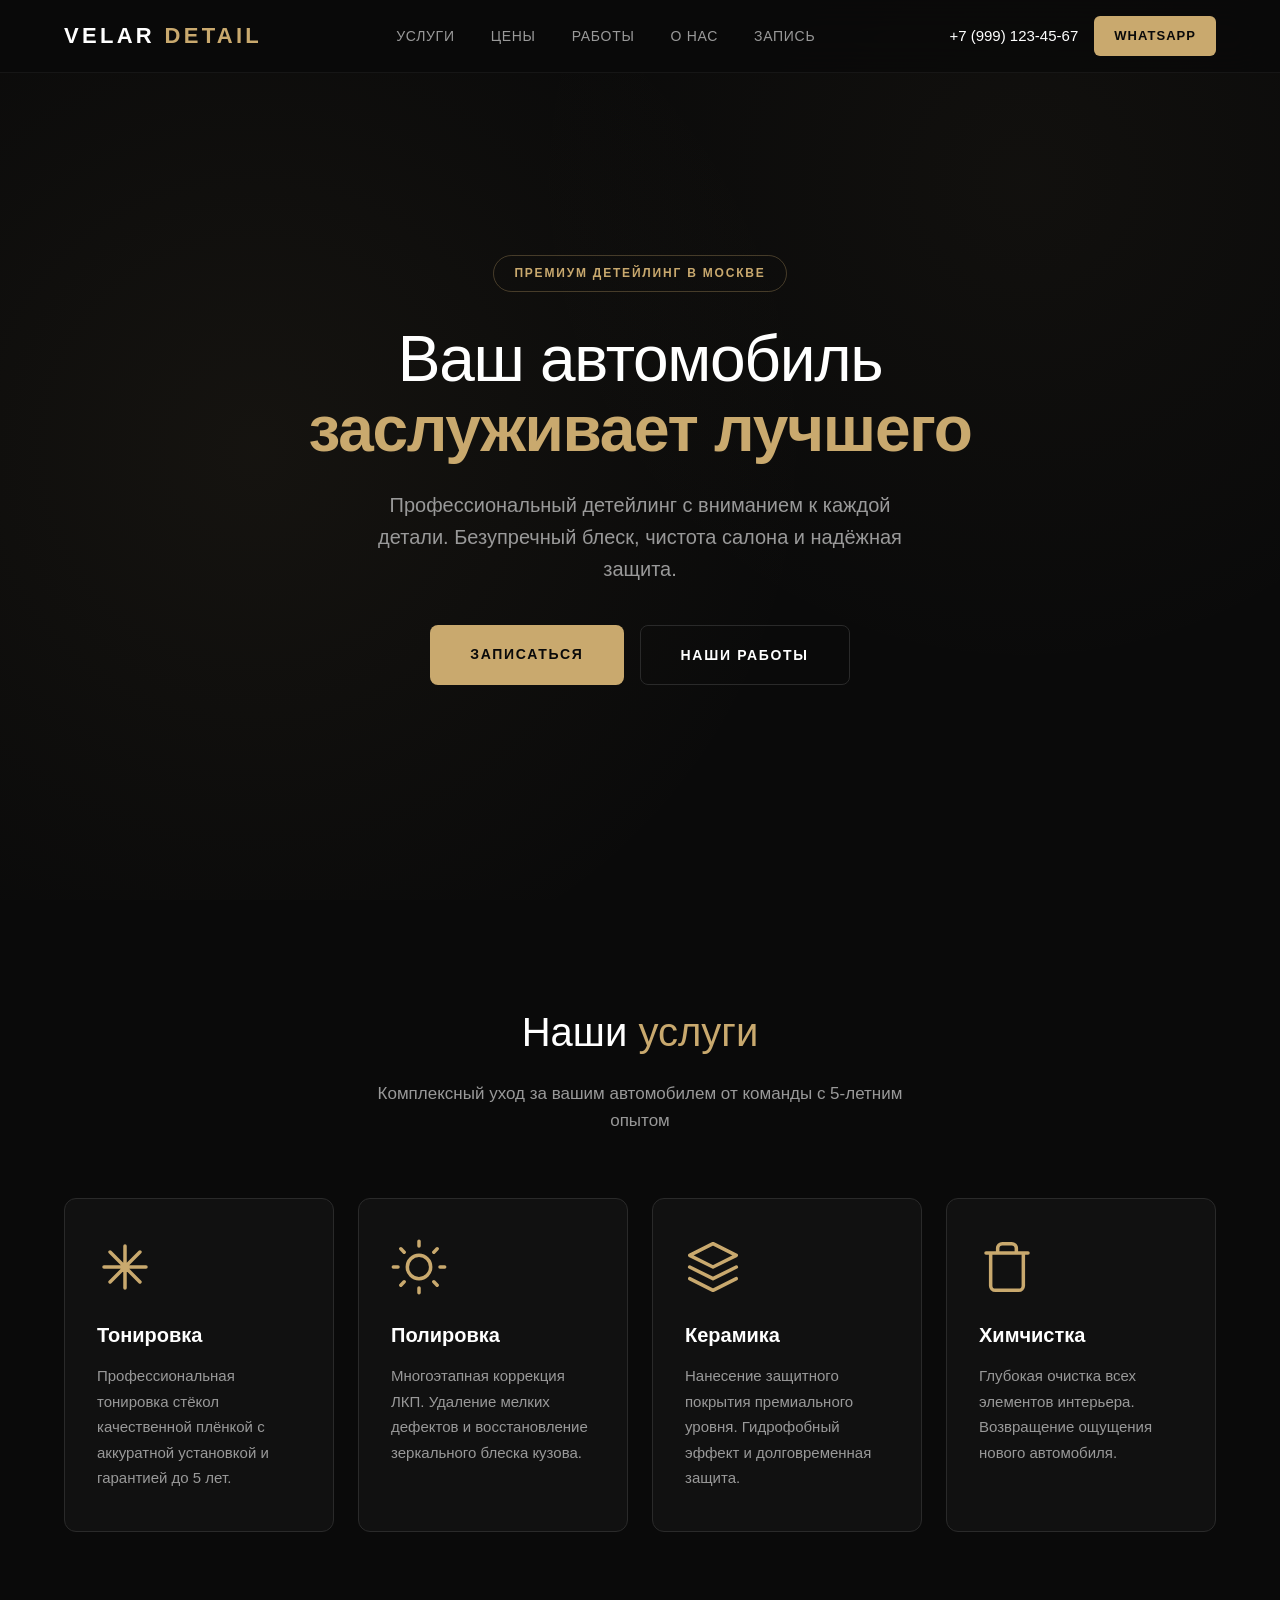
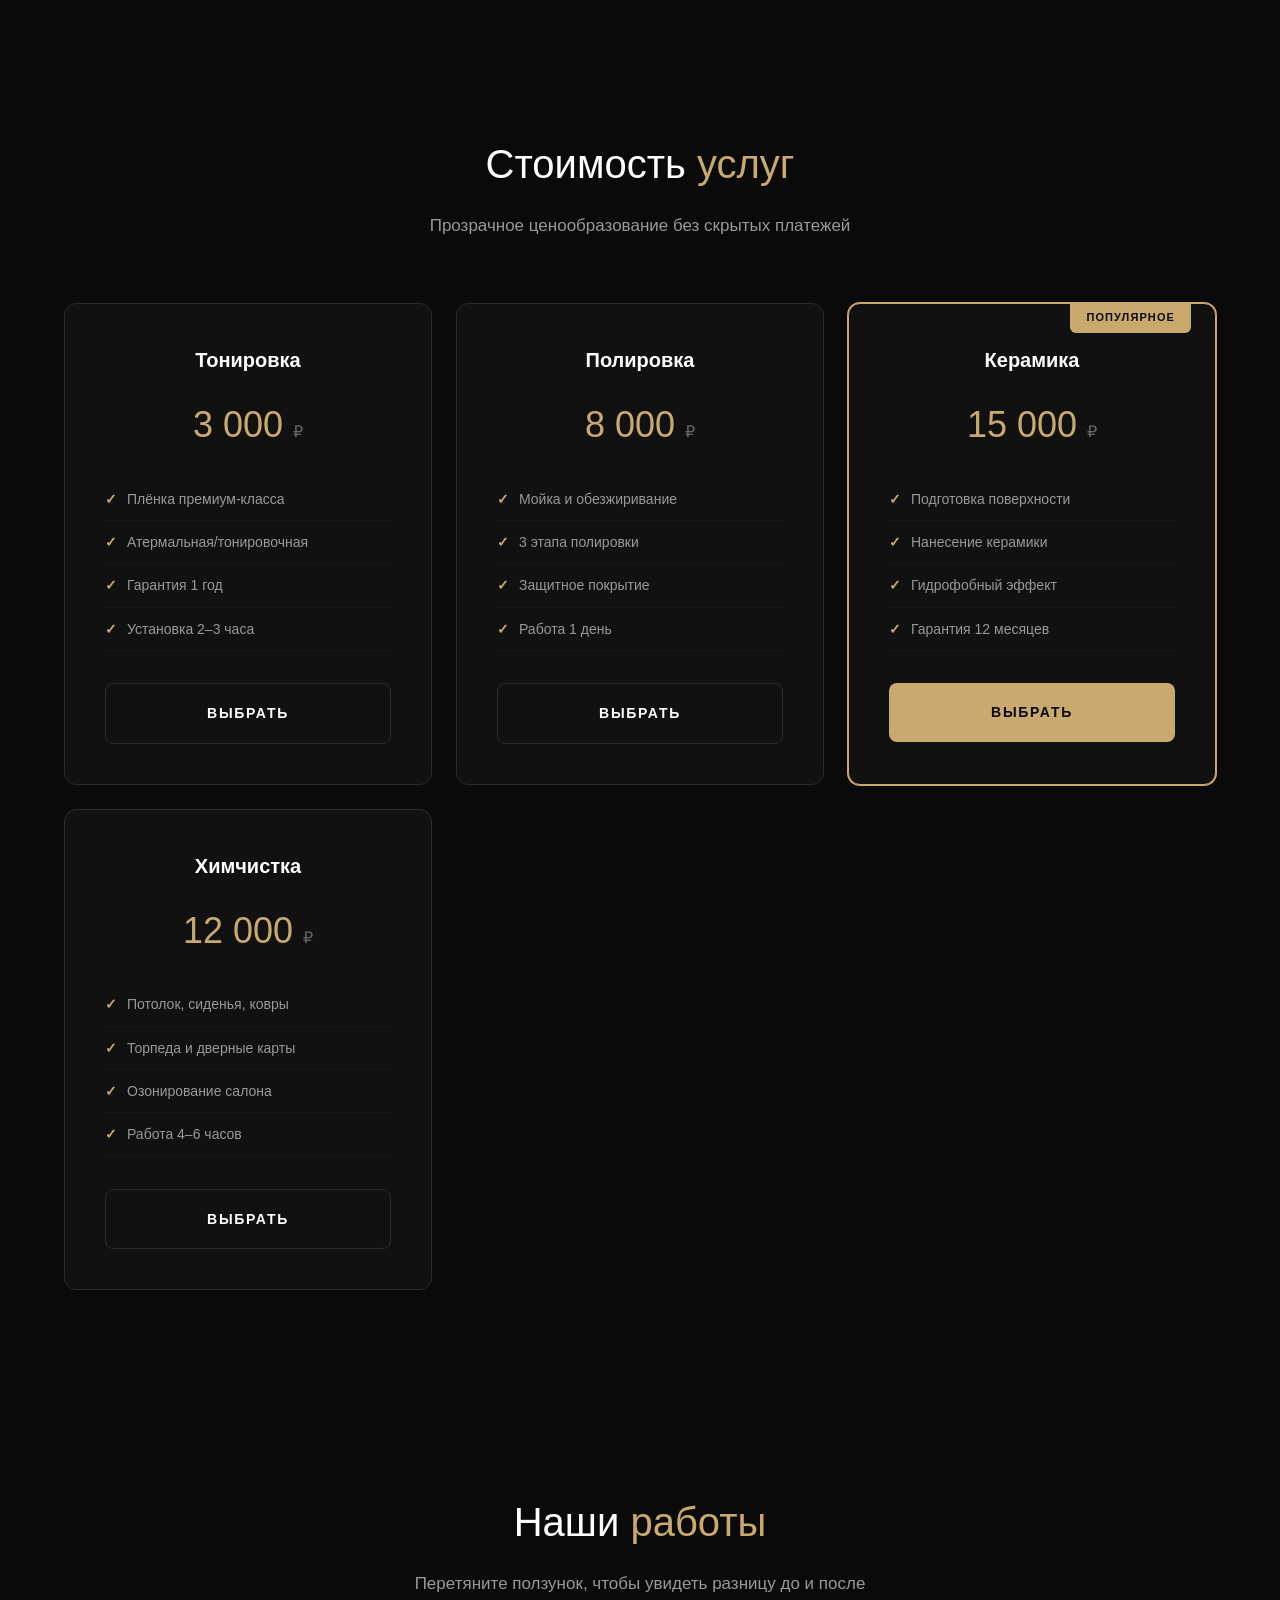
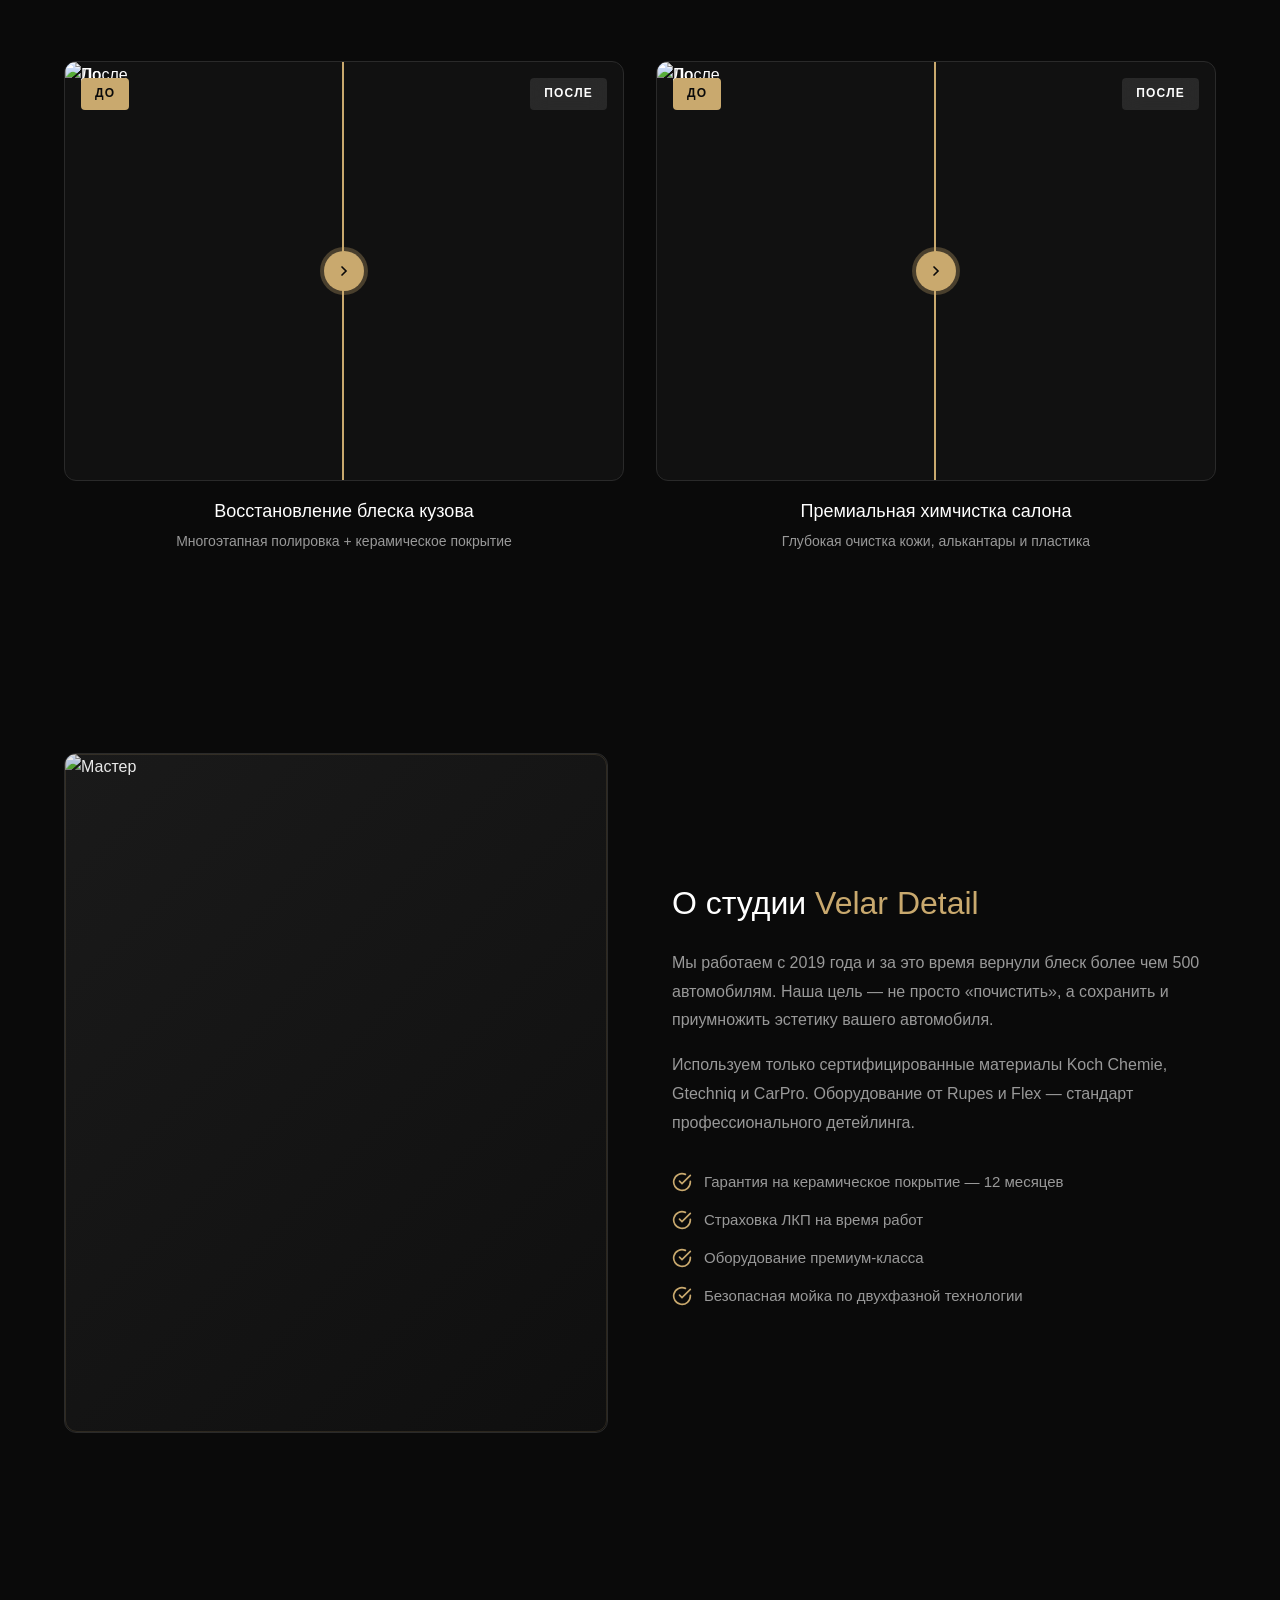
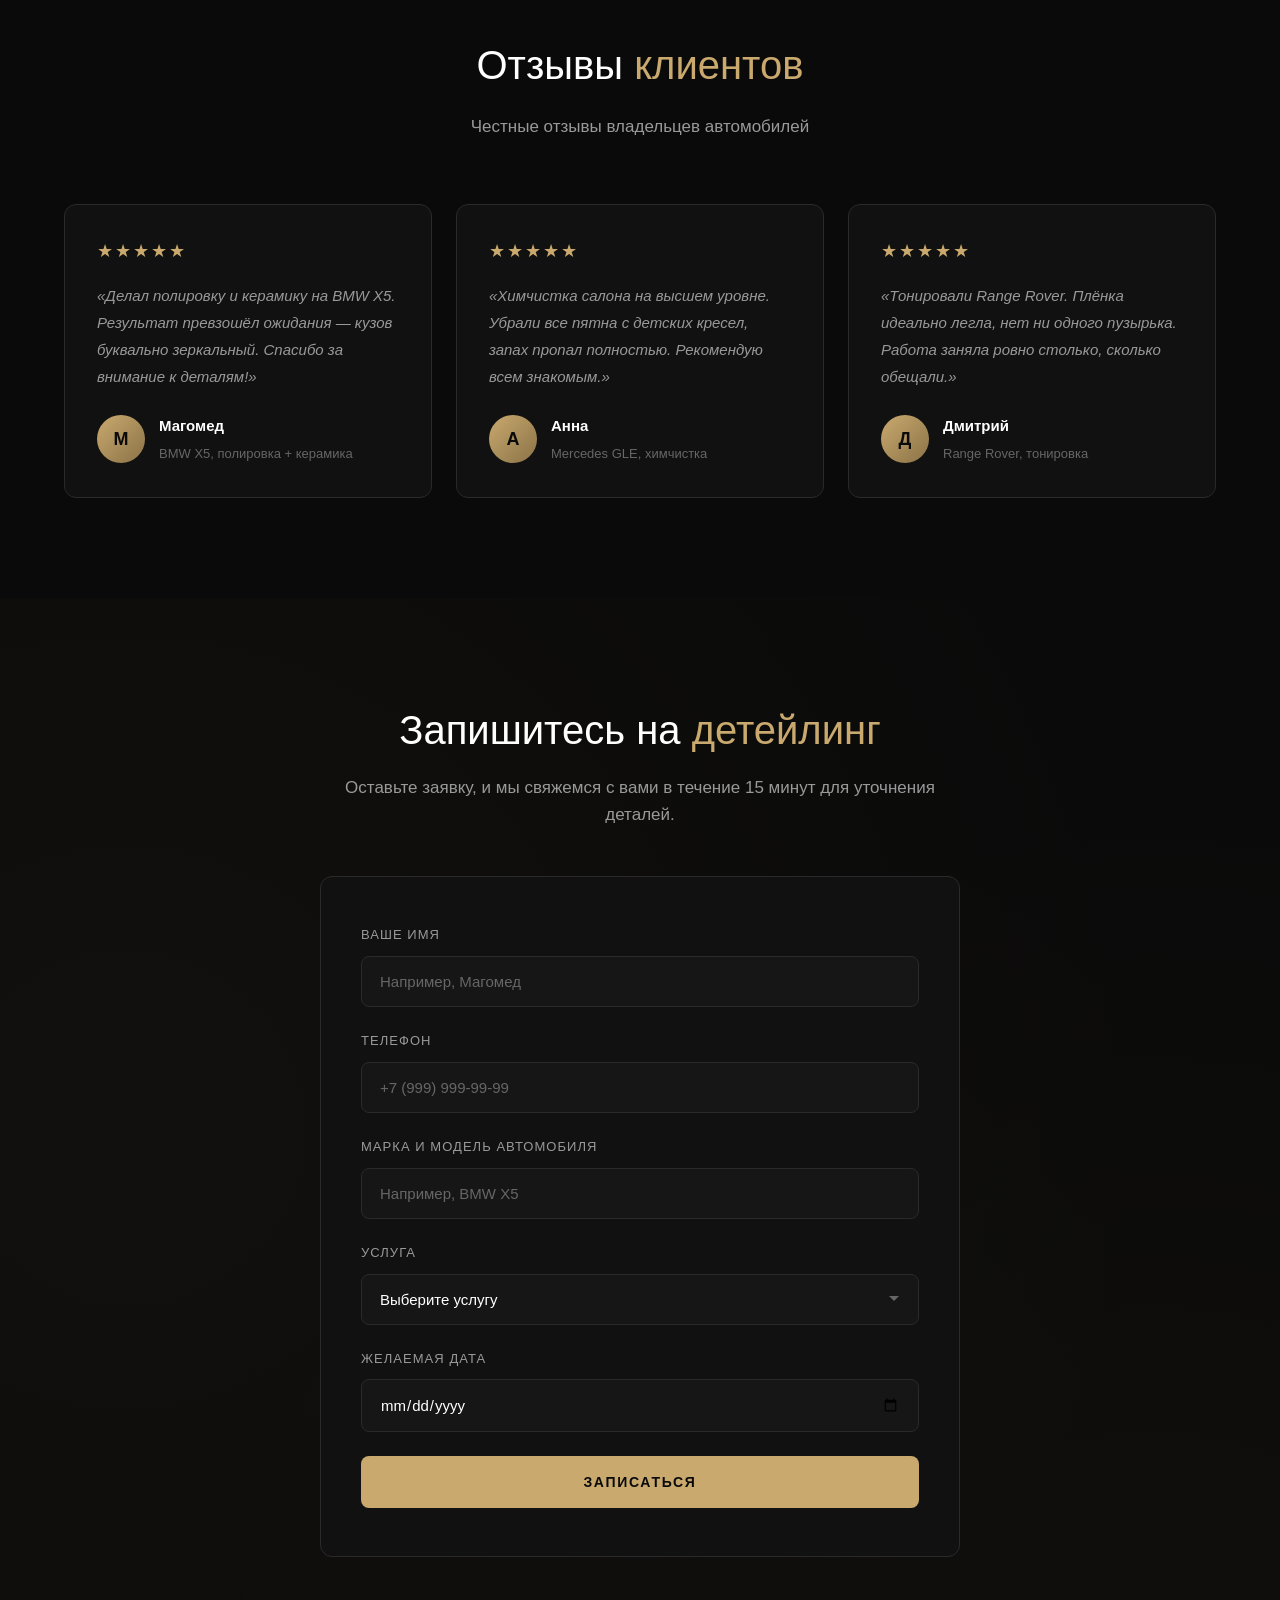
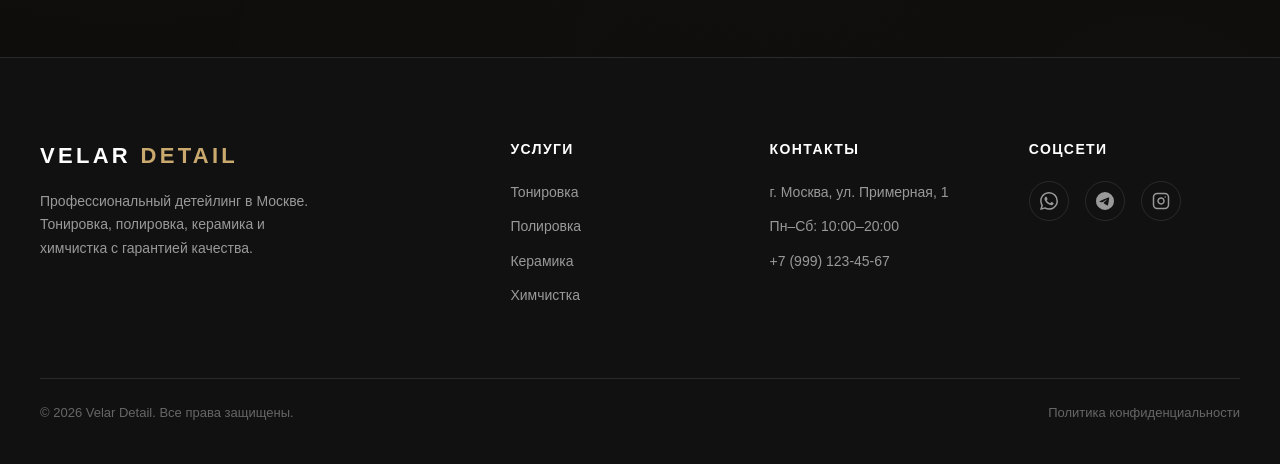
==== commit c70e784f: "Update index.html" ====
--- a/index.html
+++ b/index.html
@@ -333,7 +333,7 @@
         <div class="footer-bottom"><span>© 2026 Velar Detail. Все права защищены.</span><span>Политика
                 конфиденциальности</span></div>
     </footer>
-    <script src="js/app.js"></script>
+    <script src="app.js"></script>
 </body>
 
 </html>
